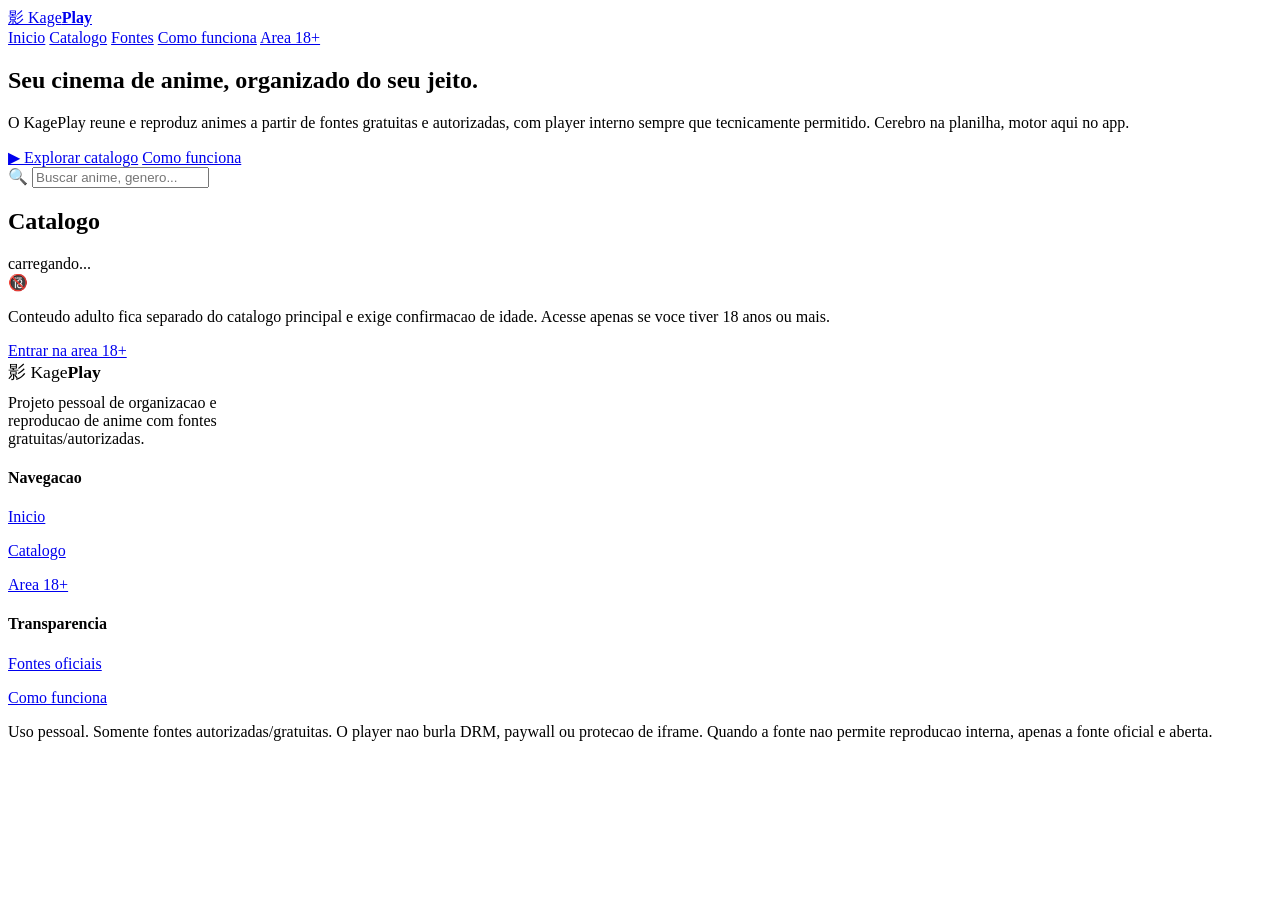
==== index.html @ e3088e23 "Add files via upload" ====
<!DOCTYPE html>
<html lang="pt-BR">
<head>
  <meta charset="UTF-8">
  <meta name="viewport" content="width=device-width, initial-scale=1.0">
  <title>KagePlay — App</title>
  <meta name="description" content="App tecnico do KagePlay: catalogo e player interno de animes a partir de fontes gratuitas/autorizadas.">
  <link rel="stylesheet" href="./assets/css/style.css">
</head>
<body>

  <header class="kp-header">
    <div class="wrap bar">
      <a class="logo" href="./index.html">
        <span class="mark">影</span> Kage<b>Play</b>
      </a>
      <nav class="nav">
        <a href="./index.html">Inicio</a>
        <a href="#catalogo">Catalogo</a>
        <a href="./pages/fontes-oficiais.html">Fontes</a>
        <a href="./pages/como-funciona.html">Como funciona</a>
        <a class="cta" href="./pages/adulto-18.html">Area 18+</a>
      </nav>
    </div>
  </header>

  <section class="hero">
    <div class="wrap">
      <h1>Seu cinema de anime, <span class="g">organizado do seu jeito.</span></h1>
      <p>O KagePlay reune e reproduz animes a partir de fontes gratuitas e autorizadas, com player interno sempre que tecnicamente permitido. Cerebro na planilha, motor aqui no app.</p>
      <div class="actions">
        <a class="btn btn-primary" href="#catalogo">▶ Explorar catalogo</a>
        <a class="btn btn-ghost" href="./pages/como-funciona.html">Como funciona</a>
      </div>
    </div>
  </section>

  <main class="wrap" id="catalogo">
    <div class="tools">
      <div class="search">
        🔍 <input id="search" type="text" placeholder="Buscar anime, genero...">
      </div>
    </div>
    <div class="chips" id="chips"></div>

    <section class="continuar" id="continuar" style="display:none"></section>

    <div class="sec-head">
      <h2>Catalogo</h2>
      <span id="counter">carregando...</span>
    </div>
    <div class="grid" id="grid"></div>

    <div class="adult-banner">
      <span class="ic">🔞</span>
      <p>Conteudo adulto fica separado do catalogo principal e exige confirmacao de idade. Acesse apenas se voce tiver 18 anos ou mais.</p>
      <a class="btn btn-ghost" href="./pages/adulto-18.html">Entrar na area 18+</a>
    </div>
  </main>

  <footer class="kp-footer">
    <div class="wrap">
      <div class="cols">
        <div>
          <div class="logo" style="font-size:1.1rem"><span class="mark">影</span> Kage<b>Play</b></div>
          <p style="margin-top:10px;max-width:34ch">Projeto pessoal de organizacao e reproducao de anime com fontes gratuitas/autorizadas.</p>
        </div>
        <div>
          <h4>Navegacao</h4>
          <p><a href="./index.html">Inicio</a></p>
          <p><a href="#catalogo">Catalogo</a></p>
          <p><a href="./pages/adulto-18.html">Area 18+</a></p>
        </div>
        <div>
          <h4>Transparencia</h4>
          <p><a href="./pages/fontes-oficiais.html">Fontes oficiais</a></p>
          <p><a href="./pages/como-funciona.html">Como funciona</a></p>
        </div>
      </div>
      <div class="legal">
        Uso pessoal. Somente fontes autorizadas/gratuitas. O player nao burla DRM, paywall ou protecao de iframe. Quando a fonte nao permite reproducao interna, apenas a fonte oficial e aberta.
      </div>
    </div>
  </footer>

  <script src="./assets/js/store.js"></script>
  <script src="./assets/js/catalog.js"></script>
</body>
</html>
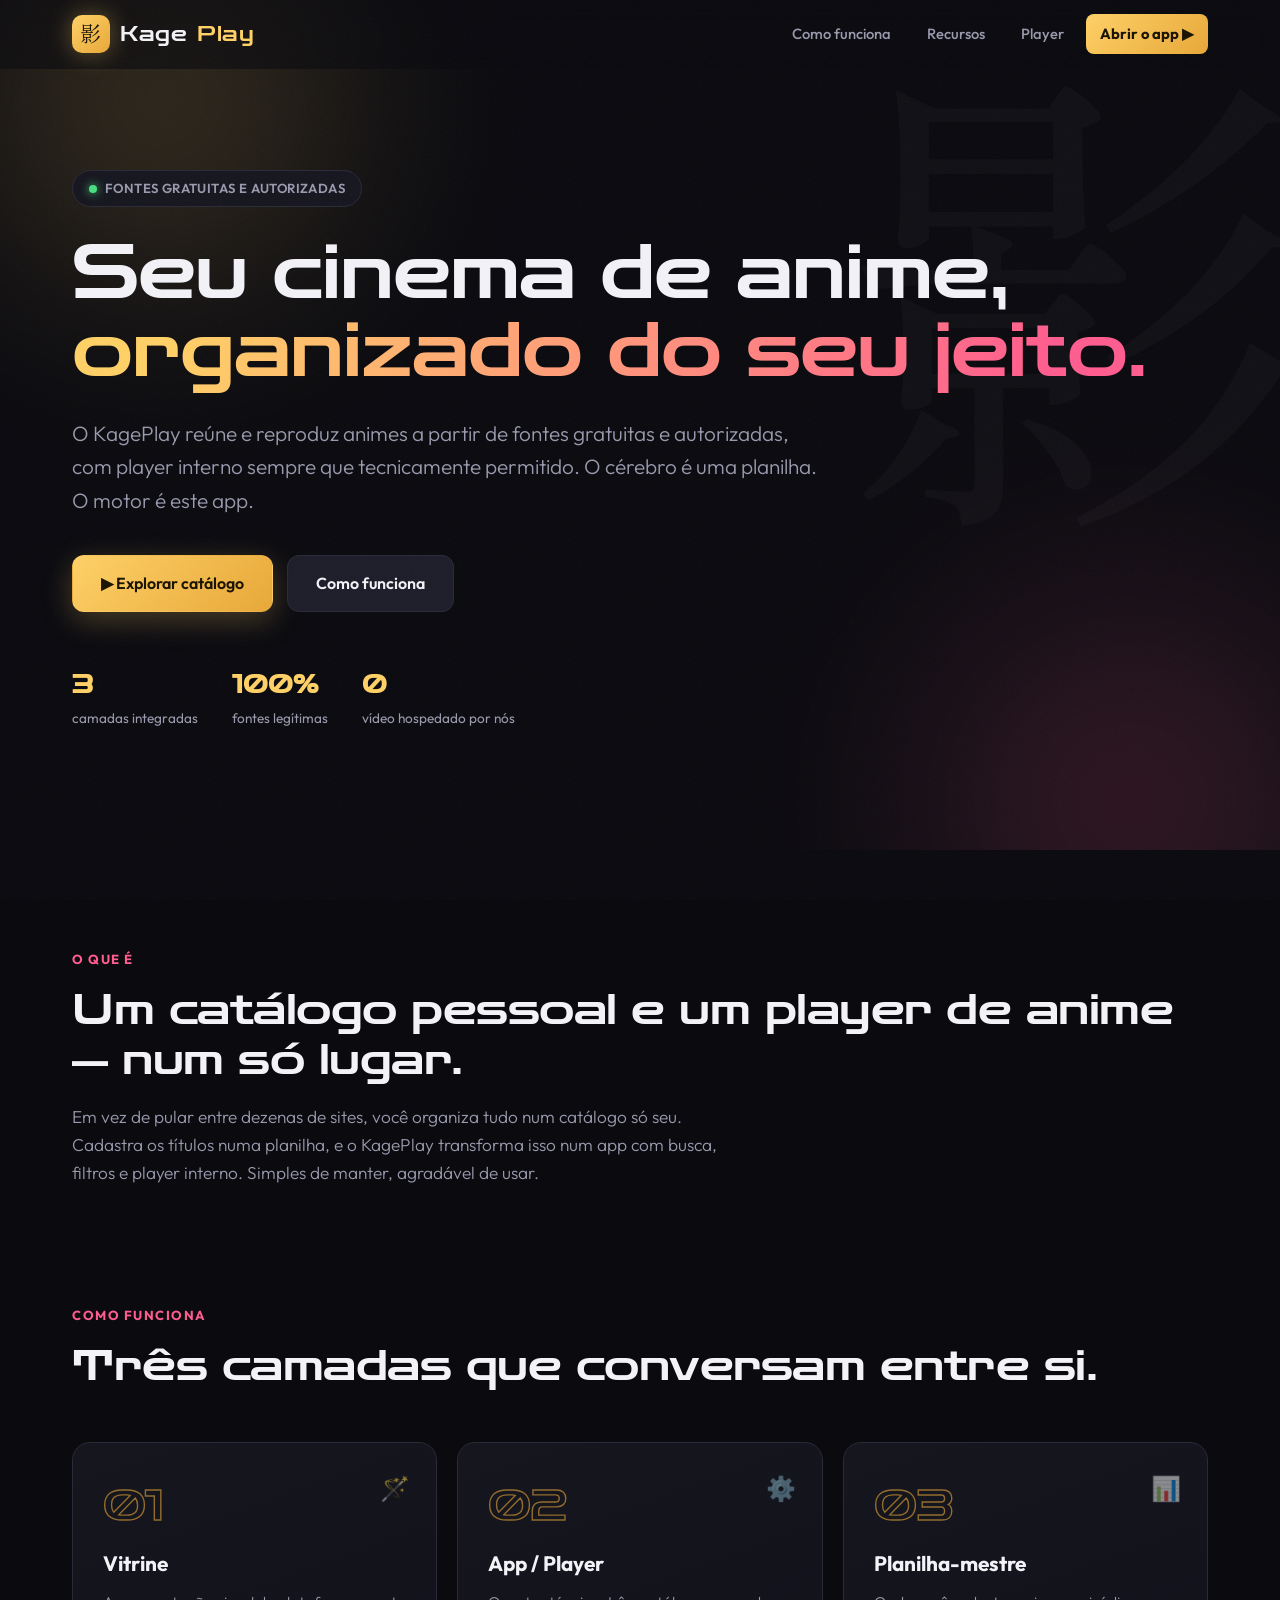
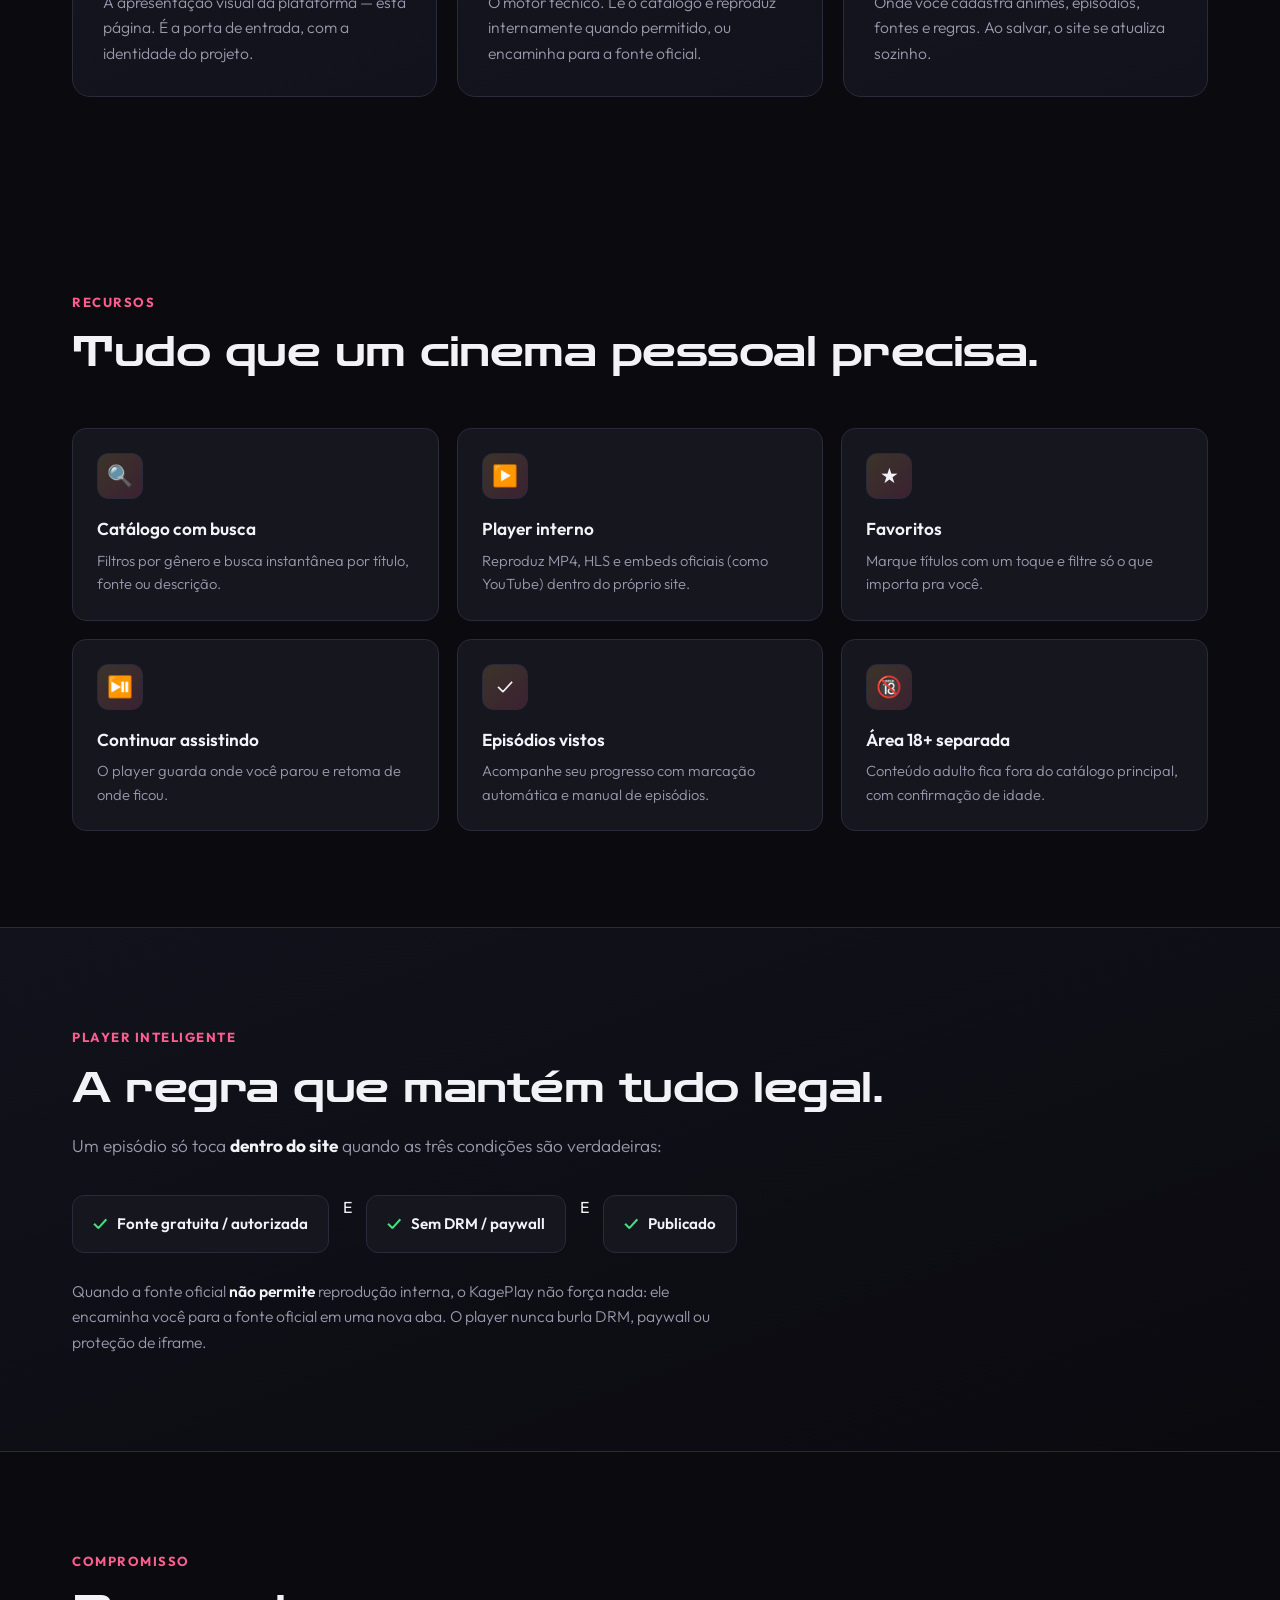
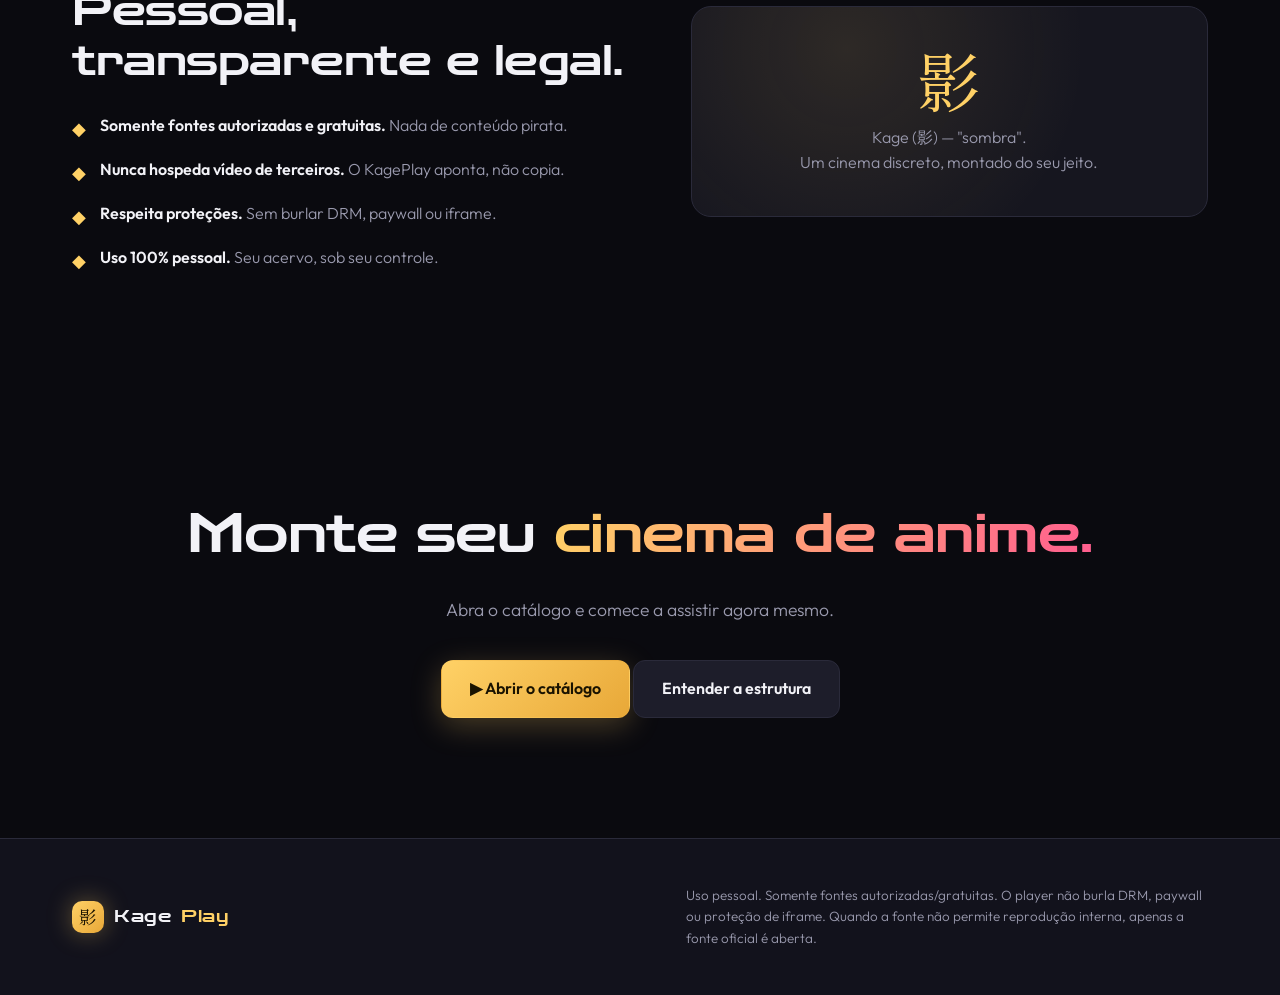
==== commit 2d14566b: "Add files via upload" ====
--- a/index.html
+++ b/index.html
@@ -1,89 +1,336 @@
 <!DOCTYPE html>
 <html lang="pt-BR">
 <head>
-  <meta charset="UTF-8">
-  <meta name="viewport" content="width=device-width, initial-scale=1.0">
-  <title>KagePlay — App</title>
-  <meta name="description" content="App tecnico do KagePlay: catalogo e player interno de animes a partir de fontes gratuitas/autorizadas.">
-  <link rel="stylesheet" href="./assets/css/style.css">
+<meta charset="UTF-8">
+<meta name="viewport" content="width=device-width, initial-scale=1.0">
+<title>KagePlay — Seu cinema de anime</title>
+<meta name="description" content="KagePlay reúne e reproduz animes a partir de fontes gratuitas e autorizadas. Catálogo, player interno, favoritos e continuar assistindo — organizados do seu jeito.">
+<link rel="preconnect" href="https://fonts.googleapis.com">
+<link rel="preconnect" href="https://fonts.gstatic.com" crossorigin>
+<link href="https://fonts.googleapis.com/css2?family=Zen+Dots&family=Outfit:wght@300;400;500;600;700;800&family=Shippori+Mincho:wght@600;700&display=swap" rel="stylesheet">
+<style>
+  :root{
+    --bg:#0a0a0f; --bg2:#12121c; --card:#16161f; --elev:#1d1d2a;
+    --line:#2a2a3a; --ink:#f2f2f7; --soft:#9a9aae;
+    --gold:#ffd166; --gold-deep:#e8a838; --magenta:#ff5d8f; --violet:#8b5cf6;
+    --ok:#4ade80;
+  }
+  *{margin:0;padding:0;box-sizing:border-box}
+  html{scroll-behavior:smooth}
+  body{
+    background:var(--bg); color:var(--ink);
+    font-family:'Outfit',sans-serif; line-height:1.6;
+    overflow-x:hidden;
+  }
+  /* textura de grão sutil sobre tudo */
+  body::before{
+    content:""; position:fixed; inset:0; z-index:9999; pointer-events:none; opacity:.035;
+    background-image:url("data:image/svg+xml,%3Csvg xmlns='http://www.w3.org/2000/svg' width='120' height='120'%3E%3Cfilter id='n'%3E%3CfeTurbulence type='fractalNoise' baseFrequency='0.85' numOctaves='3'/%3E%3C/filter%3E%3Crect width='100%25' height='100%25' filter='url(%23n)'/%3E%3C/svg%3E");
+  }
+  .wrap{max-width:1180px;margin:0 auto;padding:0 22px}
+  a{color:inherit;text-decoration:none}
+
+  /* ---------- HEADER ---------- */
+  header{
+    position:fixed;top:0;left:0;right:0;z-index:100;
+    backdrop-filter:blur(12px); background:rgba(10,10,15,.6);
+    border-bottom:1px solid transparent; transition:.3s;
+  }
+  header.scrolled{border-bottom-color:var(--line); background:rgba(10,10,15,.85)}
+  .nav{display:flex;align-items:center;justify-content:space-between;height:68px}
+  .logo{font-family:'Zen Dots',sans-serif;font-size:1.25rem;letter-spacing:.5px;display:flex;align-items:center;gap:10px}
+  .logo .mark{
+    display:grid;place-items:center;width:38px;height:38px;border-radius:10px;
+    background:linear-gradient(135deg,var(--gold),var(--gold-deep));
+    color:#1a1300;font-family:'Shippori Mincho',serif;font-size:1.3rem;
+    box-shadow:0 0 24px rgba(255,209,102,.35);
+  }
+  .logo b{color:var(--gold);font-weight:400}
+  .navlinks{display:flex;gap:8px;align-items:center}
+  .navlinks a{padding:8px 14px;border-radius:8px;color:var(--soft);font-weight:500;font-size:.92rem;transition:.2s}
+  .navlinks a:hover{color:var(--ink);background:var(--elev)}
+  .navlinks .cta{
+    background:linear-gradient(135deg,var(--gold),var(--gold-deep));color:#1a1300;font-weight:700;
+  }
+  .navlinks .cta:hover{background:linear-gradient(135deg,var(--gold),var(--gold-deep));filter:brightness(1.08)}
+  @media(max-width:720px){.navlinks a:not(.cta){display:none}}
+
+  /* ---------- HERO ---------- */
+  .hero{position:relative;padding:170px 0 120px;overflow:hidden}
+  .hero-bg{position:absolute;inset:0;z-index:0}
+  .hero-bg .glow{position:absolute;border-radius:50%;filter:blur(90px);opacity:.5}
+  .hero-bg .g1{width:560px;height:560px;background:radial-gradient(circle,var(--gold),transparent 70%);top:-180px;left:-120px;opacity:.22}
+  .hero-bg .g2{width:620px;height:620px;background:radial-gradient(circle,var(--magenta),transparent 70%);bottom:-260px;right:-160px;opacity:.20}
+  .hero-bg .kanji{
+    position:absolute;right:-40px;top:40px;font-family:'Shippori Mincho',serif;
+    font-size:30rem;line-height:1;color:#fff;opacity:.025;user-select:none;
+  }
+  .hero .wrap{position:relative;z-index:1}
+  .eyebrow{
+    display:inline-flex;align-items:center;gap:8px;padding:7px 16px;border-radius:999px;
+    border:1px solid var(--line);background:var(--card);color:var(--soft);
+    font-size:.82rem;font-weight:600;letter-spacing:.4px;text-transform:uppercase;margin-bottom:28px;
+  }
+  .eyebrow .pulse{width:8px;height:8px;border-radius:50%;background:var(--ok);box-shadow:0 0 10px var(--ok)}
+  h1.title{
+    font-family:'Zen Dots',sans-serif;font-weight:400;font-size:clamp(2.4rem,6.2vw,4.6rem);
+    line-height:1.06;letter-spacing:-1px;max-width:16ch;
+  }
+  h1.title .accent{
+    background:linear-gradient(110deg,var(--gold) 10%,var(--magenta) 90%);
+    -webkit-background-clip:text;background-clip:text;-webkit-text-fill-color:transparent;
+  }
+  .hero p.lead{color:var(--soft);font-size:clamp(1.05rem,2vw,1.3rem);max-width:54ch;margin-top:26px;font-weight:300}
+  .hero .actions{display:flex;gap:14px;margin-top:38px;flex-wrap:wrap}
+  .btn{
+    padding:15px 28px;border-radius:12px;font-weight:600;font-size:1rem;cursor:pointer;
+    transition:.2s;display:inline-flex;align-items:center;gap:10px;border:1px solid transparent;
+  }
+  .btn-primary{background:linear-gradient(135deg,var(--gold),var(--gold-deep));color:#1a1300;box-shadow:0 8px 30px rgba(255,209,102,.25)}
+  .btn-primary:hover{transform:translateY(-2px);box-shadow:0 12px 38px rgba(255,209,102,.38)}
+  .btn-ghost{background:var(--elev);border-color:var(--line);color:var(--ink)}
+  .btn-ghost:hover{border-color:var(--gold);color:var(--gold)}
+  .hero-stats{display:flex;gap:34px;margin-top:54px;flex-wrap:wrap}
+  .hero-stats .s b{font-family:'Zen Dots',sans-serif;font-size:1.5rem;color:var(--gold);display:block}
+  .hero-stats .s span{color:var(--soft);font-size:.85rem}
+
+  /* ---------- SECTIONS ---------- */
+  section.block{padding:96px 0;position:relative}
+  .sec-tag{color:var(--magenta);font-weight:700;font-size:.82rem;letter-spacing:1.5px;text-transform:uppercase}
+  h2.sec{font-family:'Zen Dots',sans-serif;font-weight:400;font-size:clamp(1.7rem,3.6vw,2.7rem);line-height:1.15;margin-top:14px;letter-spacing:-.5px}
+  .sec-lead{color:var(--soft);font-size:1.08rem;max-width:62ch;margin-top:18px;font-weight:300}
+
+  /* reveal on scroll */
+  .reveal{opacity:0;transform:translateY(26px);transition:opacity .7s cubic-bezier(.2,.7,.2,1),transform .7s cubic-bezier(.2,.7,.2,1)}
+  .reveal.in{opacity:1;transform:none}
+
+  /* 3 camadas */
+  .layers{display:grid;grid-template-columns:repeat(3,1fr);gap:20px;margin-top:50px}
+  @media(max-width:860px){.layers{grid-template-columns:1fr}}
+  .layer{
+    background:linear-gradient(160deg,var(--card),var(--bg2));
+    border:1px solid var(--line);border-radius:18px;padding:30px;position:relative;overflow:hidden;transition:.25s;
+  }
+  .layer:hover{border-color:var(--gold);transform:translateY(-4px)}
+  .layer .num{font-family:'Zen Dots',sans-serif;font-size:2.6rem;color:transparent;-webkit-text-stroke:1.4px var(--gold-deep);opacity:.6}
+  .layer h3{font-size:1.3rem;margin:8px 0 10px;font-weight:700}
+  .layer p{color:var(--soft);font-size:.98rem;font-weight:300}
+  .layer .ic{position:absolute;top:26px;right:26px;font-size:1.5rem;opacity:.5}
+
+  /* recursos grid */
+  .feats{display:grid;grid-template-columns:repeat(3,1fr);gap:18px;margin-top:50px}
+  @media(max-width:860px){.feats{grid-template-columns:repeat(2,1fr)}}
+  @media(max-width:540px){.feats{grid-template-columns:1fr}}
+  .feat{background:var(--card);border:1px solid var(--line);border-radius:14px;padding:24px;transition:.25s}
+  .feat:hover{background:var(--elev);border-color:var(--magenta)}
+  .feat .fic{
+    width:46px;height:46px;border-radius:11px;display:grid;place-items:center;font-size:1.3rem;margin-bottom:16px;
+    background:linear-gradient(135deg,rgba(255,209,102,.16),rgba(255,93,143,.16));border:1px solid var(--line);
+  }
+  .feat h3{font-size:1.08rem;margin-bottom:6px;font-weight:600}
+  .feat p{color:var(--soft);font-size:.92rem;font-weight:300}
+
+  /* player inteligente */
+  .smart{background:linear-gradient(160deg,var(--bg2),var(--bg));border-top:1px solid var(--line);border-bottom:1px solid var(--line)}
+  .rule{display:flex;gap:14px;flex-wrap:wrap;margin-top:36px}
+  .cond{
+    display:flex;align-items:center;gap:10px;padding:14px 20px;border-radius:12px;
+    background:var(--card);border:1px solid var(--line);font-weight:600;font-size:.95rem;
+  }
+  .cond .chk{color:var(--ok);font-size:1.1rem}
+  .cond .op{color:var(--gold);font-family:'Zen Dots',sans-serif;font-size:.8rem;align-self:center}
+  .smart-note{margin-top:26px;color:var(--soft);font-size:.98rem;max-width:64ch;font-weight:300}
+  .smart-note b{color:var(--ink);font-weight:600}
+
+  /* compromisso */
+  .pledge{display:grid;grid-template-columns:1.1fr 1fr;gap:50px;align-items:center}
+  @media(max-width:860px){.pledge{grid-template-columns:1fr}}
+  .pledge ul{list-style:none;margin-top:26px;display:flex;flex-direction:column;gap:14px}
+  .pledge li{display:flex;gap:14px;align-items:flex-start;color:var(--soft);font-weight:300}
+  .pledge li b{color:var(--ink);font-weight:600}
+  .pledge li .mk{color:var(--gold);font-size:1.1rem;flex-shrink:0;margin-top:2px}
+  .pledge-card{
+    background:radial-gradient(circle at 30% 20%,rgba(255,209,102,.1),transparent 60%),var(--card);
+    border:1px solid var(--line);border-radius:20px;padding:40px;text-align:center;
+  }
+  .pledge-card .big{font-family:'Shippori Mincho',serif;font-size:4rem;color:var(--gold);line-height:1}
+  .pledge-card p{color:var(--soft);margin-top:14px;font-weight:300}
+
+  /* CTA final */
+  .final{text-align:center;padding:120px 0}
+  .final h2{font-family:'Zen Dots',sans-serif;font-weight:400;font-size:clamp(2rem,5vw,3.4rem);letter-spacing:-.5px}
+  .final h2 .accent{background:linear-gradient(110deg,var(--gold),var(--magenta));-webkit-background-clip:text;background-clip:text;-webkit-text-fill-color:transparent}
+  .final p{color:var(--soft);margin-top:18px;font-size:1.1rem;font-weight:300}
+  .final .actions{justify-content:center;margin-top:36px}
+
+  /* footer */
+  footer{border-top:1px solid var(--line);padding:46px 0;background:var(--bg2)}
+  .foot{display:flex;justify-content:space-between;gap:30px;flex-wrap:wrap;align-items:center}
+  .foot .legal{color:var(--soft);font-size:.84rem;max-width:58ch;font-weight:300}
+</style>
 </head>
 <body>
 
-  <header class="kp-header">
-    <div class="wrap bar">
-      <a class="logo" href="./index.html">
-        <span class="mark">影</span> Kage<b>Play</b>
-      </a>
-      <nav class="nav">
-        <a href="./index.html">Inicio</a>
-        <a href="#catalogo">Catalogo</a>
-        <a href="./pages/fontes-oficiais.html">Fontes</a>
-        <a href="./pages/como-funciona.html">Como funciona</a>
-        <a class="cta" href="./pages/adulto-18.html">Area 18+</a>
-      </nav>
-    </div>
-  </header>
-
-  <section class="hero">
-    <div class="wrap">
-      <h1>Seu cinema de anime, <span class="g">organizado do seu jeito.</span></h1>
-      <p>O KagePlay reune e reproduz animes a partir de fontes gratuitas e autorizadas, com player interno sempre que tecnicamente permitido. Cerebro na planilha, motor aqui no app.</p>
-      <div class="actions">
-        <a class="btn btn-primary" href="#catalogo">▶ Explorar catalogo</a>
-        <a class="btn btn-ghost" href="./pages/como-funciona.html">Como funciona</a>
+<header id="hdr">
+  <div class="wrap nav">
+    <a class="logo" href="#top"><span class="mark">影</span>Kage<b>Play</b></a>
+    <nav class="navlinks">
+      <a href="#como">Como funciona</a>
+      <a href="#recursos">Recursos</a>
+      <a href="#player">Player</a>
+      <a class="cta" href="./index.html">Abrir o app ▶</a>
+    </nav>
+  </div>
+</header>
+
+<!-- HERO -->
+<section class="hero" id="top">
+  <div class="hero-bg">
+    <div class="glow g1"></div>
+    <div class="glow g2"></div>
+    <div class="kanji">影</div>
+  </div>
+  <div class="wrap">
+    <span class="eyebrow reveal"><span class="pulse"></span> Fontes gratuitas e autorizadas</span>
+    <h1 class="title reveal">Seu cinema de anime, <span class="accent">organizado do seu jeito.</span></h1>
+    <p class="lead reveal">O KagePlay reúne e reproduz animes a partir de fontes gratuitas e autorizadas, com player interno sempre que tecnicamente permitido. O cérebro é uma planilha. O motor é este app.</p>
+    <div class="actions reveal">
+      <a class="btn btn-primary" href="./index.html">▶ Explorar catálogo</a>
+      <a class="btn btn-ghost" href="#como">Como funciona</a>
+    </div>
+    <div class="hero-stats reveal">
+      <div class="s"><b>3</b><span>camadas integradas</span></div>
+      <div class="s"><b>100%</b><span>fontes legítimas</span></div>
+      <div class="s"><b>0</b><span>vídeo hospedado por nós</span></div>
+    </div>
+  </div>
+</section>
+
+<!-- O QUE É -->
+<section class="block" id="oque">
+  <div class="wrap">
+    <span class="sec-tag reveal">O que é</span>
+    <h2 class="sec reveal">Um catálogo pessoal e um player de anime — num só lugar.</h2>
+    <p class="sec-lead reveal">Em vez de pular entre dezenas de sites, você organiza tudo num catálogo só seu. Cadastra os títulos numa planilha, e o KagePlay transforma isso num app com busca, filtros e player interno. Simples de manter, agradável de usar.</p>
+  </div>
+</section>
+
+<!-- COMO FUNCIONA -->
+<section class="block" id="como" style="padding-top:20px">
+  <div class="wrap">
+    <span class="sec-tag reveal">Como funciona</span>
+    <h2 class="sec reveal">Três camadas que conversam entre si.</h2>
+    <div class="layers">
+      <div class="layer reveal">
+        <span class="ic">🪄</span>
+        <div class="num">01</div>
+        <h3>Vitrine</h3>
+        <p>A apresentação visual da plataforma — esta página. É a porta de entrada, com a identidade do projeto.</p>
       </div>
-    </div>
-  </section>
-
-  <main class="wrap" id="catalogo">
-    <div class="tools">
-      <div class="search">
-        🔍 <input id="search" type="text" placeholder="Buscar anime, genero...">
+      <div class="layer reveal">
+        <span class="ic">⚙️</span>
+        <div class="num">02</div>
+        <h3>App / Player</h3>
+        <p>O motor técnico. Lê o catálogo e reproduz internamente quando permitido, ou encaminha para a fonte oficial.</p>
       </div>
-    </div>
-    <div class="chips" id="chips"></div>
-
-    <section class="continuar" id="continuar" style="display:none"></section>
-
-    <div class="sec-head">
-      <h2>Catalogo</h2>
-      <span id="counter">carregando...</span>
-    </div>
-    <div class="grid" id="grid"></div>
-
-    <div class="adult-banner">
-      <span class="ic">🔞</span>
-      <p>Conteudo adulto fica separado do catalogo principal e exige confirmacao de idade. Acesse apenas se voce tiver 18 anos ou mais.</p>
-      <a class="btn btn-ghost" href="./pages/adulto-18.html">Entrar na area 18+</a>
-    </div>
-  </main>
-
-  <footer class="kp-footer">
-    <div class="wrap">
-      <div class="cols">
-        <div>
-          <div class="logo" style="font-size:1.1rem"><span class="mark">影</span> Kage<b>Play</b></div>
-          <p style="margin-top:10px;max-width:34ch">Projeto pessoal de organizacao e reproducao de anime com fontes gratuitas/autorizadas.</p>
-        </div>
-        <div>
-          <h4>Navegacao</h4>
-          <p><a href="./index.html">Inicio</a></p>
-          <p><a href="#catalogo">Catalogo</a></p>
-          <p><a href="./pages/adulto-18.html">Area 18+</a></p>
-        </div>
-        <div>
-          <h4>Transparencia</h4>
-          <p><a href="./pages/fontes-oficiais.html">Fontes oficiais</a></p>
-          <p><a href="./pages/como-funciona.html">Como funciona</a></p>
-        </div>
+      <div class="layer reveal">
+        <span class="ic">📊</span>
+        <div class="num">03</div>
+        <h3>Planilha-mestre</h3>
+        <p>Onde você cadastra animes, episódios, fontes e regras. Ao salvar, o site se atualiza sozinho.</p>
       </div>
-      <div class="legal">
-        Uso pessoal. Somente fontes autorizadas/gratuitas. O player nao burla DRM, paywall ou protecao de iframe. Quando a fonte nao permite reproducao interna, apenas a fonte oficial e aberta.
-      </div>
-    </div>
-  </footer>
-
-  <script src="./assets/js/store.js"></script>
-  <script src="./assets/js/catalog.js"></script>
+    </div>
+  </div>
+</section>
+
+<!-- RECURSOS -->
+<section class="block" id="recursos">
+  <div class="wrap">
+    <span class="sec-tag reveal">Recursos</span>
+    <h2 class="sec reveal">Tudo que um cinema pessoal precisa.</h2>
+    <div class="feats">
+      <div class="feat reveal"><div class="fic">🔍</div><h3>Catálogo com busca</h3><p>Filtros por gênero e busca instantânea por título, fonte ou descrição.</p></div>
+      <div class="feat reveal"><div class="fic">▶️</div><h3>Player interno</h3><p>Reproduz MP4, HLS e embeds oficiais (como YouTube) dentro do próprio site.</p></div>
+      <div class="feat reveal"><div class="fic">★</div><h3>Favoritos</h3><p>Marque títulos com um toque e filtre só o que importa pra você.</p></div>
+      <div class="feat reveal"><div class="fic">⏯️</div><h3>Continuar assistindo</h3><p>O player guarda onde você parou e retoma de onde ficou.</p></div>
+      <div class="feat reveal"><div class="fic">✓</div><h3>Episódios vistos</h3><p>Acompanhe seu progresso com marcação automática e manual de episódios.</p></div>
+      <div class="feat reveal"><div class="fic">🔞</div><h3>Área 18+ separada</h3><p>Conteúdo adulto fica fora do catálogo principal, com confirmação de idade.</p></div>
+    </div>
+  </div>
+</section>
+
+<!-- PLAYER INTELIGENTE -->
+<section class="block smart" id="player">
+  <div class="wrap">
+    <span class="sec-tag reveal">Player inteligente</span>
+    <h2 class="sec reveal">A regra que mantém tudo legal.</h2>
+    <p class="sec-lead reveal">Um episódio só toca <b style="color:var(--ink)">dentro do site</b> quando as três condições são verdadeiras:</p>
+    <div class="rule">
+      <div class="cond reveal"><span class="chk">✓</span> Fonte gratuita / autorizada</div>
+      <span class="op reveal">E</span>
+      <div class="cond reveal"><span class="chk">✓</span> Sem DRM / paywall</div>
+      <span class="op reveal">E</span>
+      <div class="cond reveal"><span class="chk">✓</span> Publicado</div>
+    </div>
+    <p class="smart-note reveal">Quando a fonte oficial <b>não permite</b> reprodução interna, o KagePlay não força nada: ele encaminha você para a fonte oficial em uma nova aba. O player nunca burla DRM, paywall ou proteção de iframe.</p>
+  </div>
+</section>
+
+<!-- COMPROMISSO -->
+<section class="block" id="compromisso">
+  <div class="wrap pledge">
+    <div class="reveal">
+      <span class="sec-tag">Compromisso</span>
+      <h2 class="sec">Pessoal, transparente e legal.</h2>
+      <ul>
+        <li><span class="mk">◆</span><div><b>Somente fontes autorizadas e gratuitas.</b> Nada de conteúdo pirata.</div></li>
+        <li><span class="mk">◆</span><div><b>Nunca hospeda vídeo de terceiros.</b> O KagePlay aponta, não copia.</div></li>
+        <li><span class="mk">◆</span><div><b>Respeita proteções.</b> Sem burlar DRM, paywall ou iframe.</div></li>
+        <li><span class="mk">◆</span><div><b>Uso 100% pessoal.</b> Seu acervo, sob seu controle.</div></li>
+      </ul>
+    </div>
+    <div class="pledge-card reveal">
+      <div class="big">影</div>
+      <p>Kage (影) — "sombra".<br>Um cinema discreto, montado do seu jeito.</p>
+    </div>
+  </div>
+</section>
+
+<!-- CTA FINAL -->
+<section class="final">
+  <div class="wrap">
+    <h2 class="reveal">Monte seu <span class="accent">cinema de anime.</span></h2>
+    <p class="reveal">Abra o catálogo e comece a assistir agora mesmo.</p>
+    <div class="actions reveal">
+      <a class="btn btn-primary" href="./index.html">▶ Abrir o catálogo</a>
+      <a class="btn btn-ghost" href="./pages/como-funciona.html">Entender a estrutura</a>
+    </div>
+  </div>
+</section>
+
+<footer>
+  <div class="wrap foot">
+    <a class="logo" href="#top" style="font-size:1.05rem"><span class="mark" style="width:32px;height:32px;font-size:1.1rem">影</span>Kage<b>Play</b></a>
+    <p class="legal">Uso pessoal. Somente fontes autorizadas/gratuitas. O player não burla DRM, paywall ou proteção de iframe. Quando a fonte não permite reprodução interna, apenas a fonte oficial é aberta.</p>
+  </div>
+</footer>
+
+<script>
+  // header com borda ao rolar
+  const hdr = document.getElementById('hdr');
+  addEventListener('scroll', () => hdr.classList.toggle('scrolled', scrollY > 20));
+
+  // reveal on scroll com stagger
+  const io = new IntersectionObserver((entries) => {
+    entries.forEach((e, i) => {
+      if (e.isIntersecting) {
+        e.target.style.transitionDelay = (e.target.dataset.d || (i % 6) * 60) + 'ms';
+        e.target.classList.add('in');
+        io.unobserve(e.target);
+      }
+    });
+  }, { threshold: .12 });
+  document.querySelectorAll('.reveal').forEach(el => io.observe(el));
+</script>
 </body>
 </html>
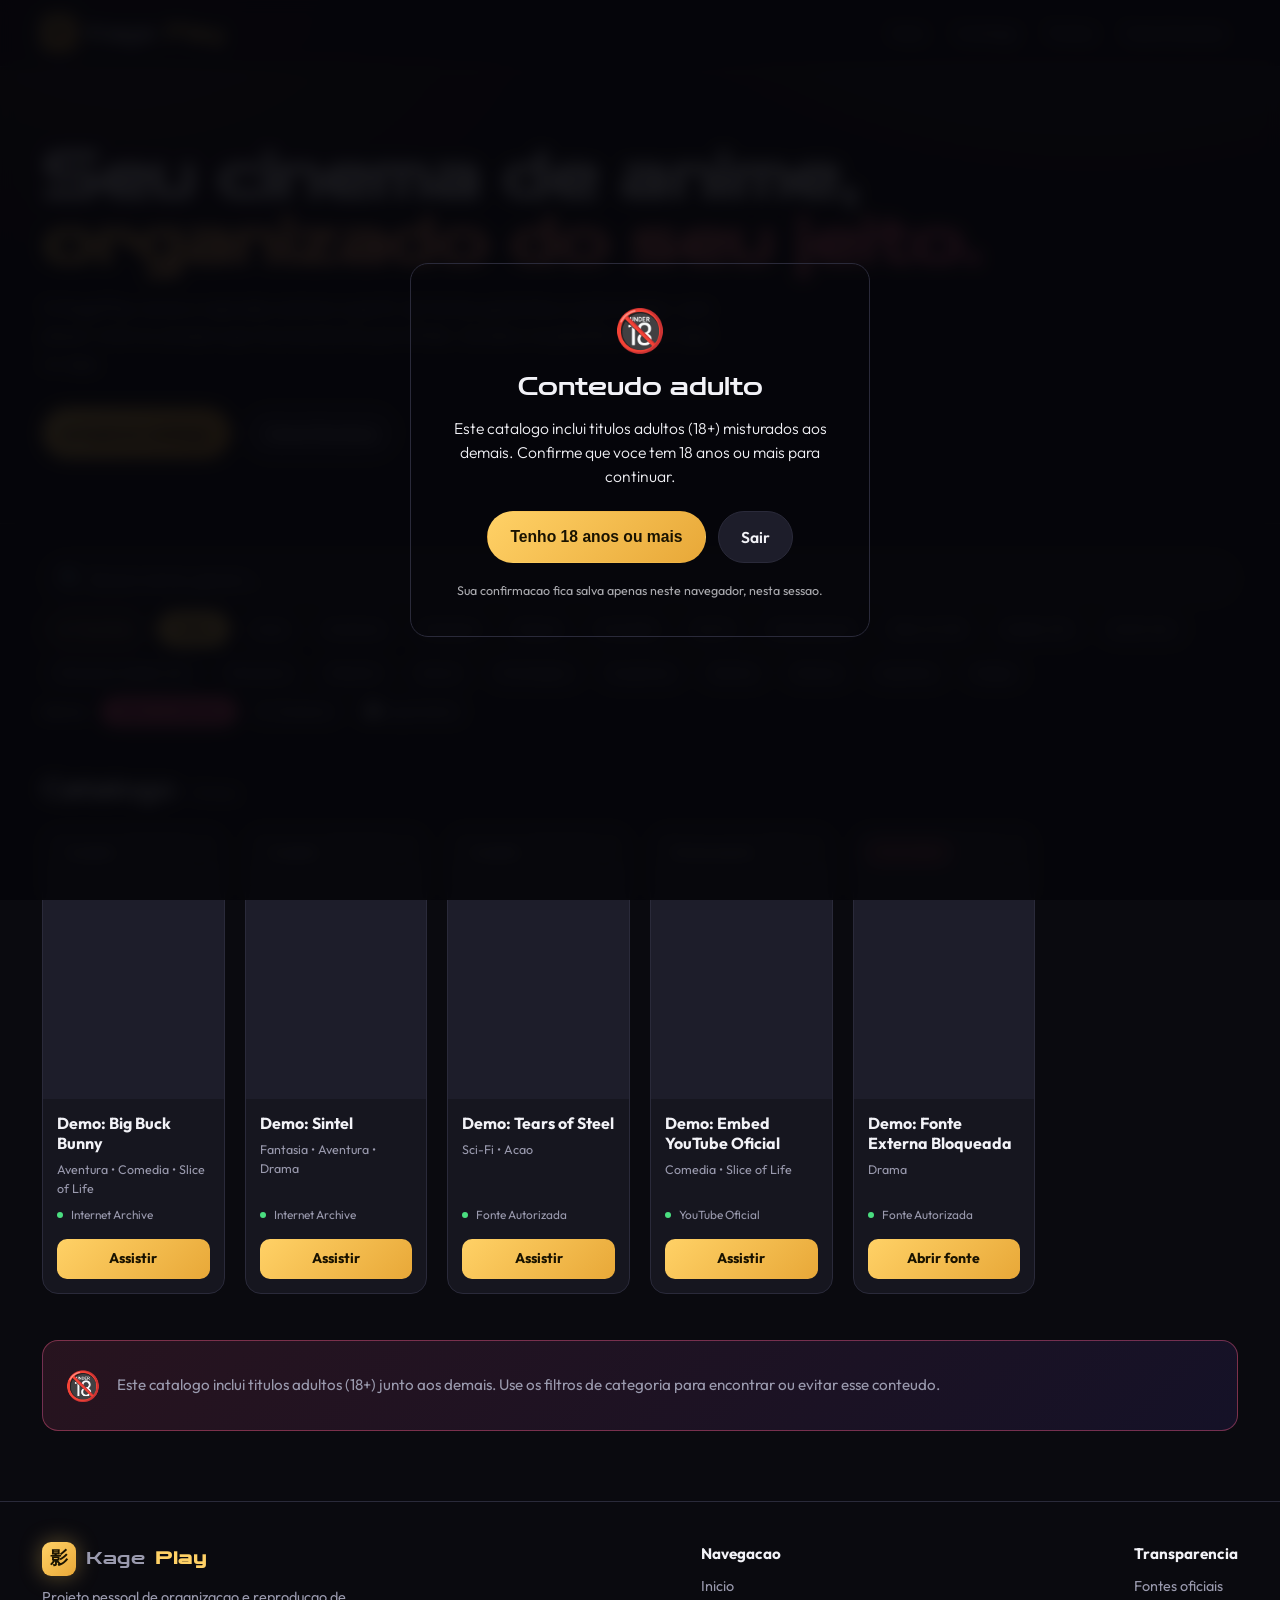
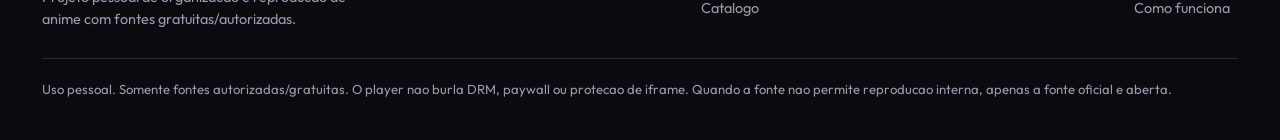
==== commit 1f26a15e: "Add files via upload" ====
--- a/index.html
+++ b/index.html
@@ -1,336 +1,119 @@
 <!DOCTYPE html>
 <html lang="pt-BR">
 <head>
-<meta charset="UTF-8">
-<meta name="viewport" content="width=device-width, initial-scale=1.0">
-<title>KagePlay — Seu cinema de anime</title>
-<meta name="description" content="KagePlay reúne e reproduz animes a partir de fontes gratuitas e autorizadas. Catálogo, player interno, favoritos e continuar assistindo — organizados do seu jeito.">
-<link rel="preconnect" href="https://fonts.googleapis.com">
-<link rel="preconnect" href="https://fonts.gstatic.com" crossorigin>
-<link href="https://fonts.googleapis.com/css2?family=Zen+Dots&family=Outfit:wght@300;400;500;600;700;800&family=Shippori+Mincho:wght@600;700&display=swap" rel="stylesheet">
-<style>
-  :root{
-    --bg:#0a0a0f; --bg2:#12121c; --card:#16161f; --elev:#1d1d2a;
-    --line:#2a2a3a; --ink:#f2f2f7; --soft:#9a9aae;
-    --gold:#ffd166; --gold-deep:#e8a838; --magenta:#ff5d8f; --violet:#8b5cf6;
-    --ok:#4ade80;
-  }
-  *{margin:0;padding:0;box-sizing:border-box}
-  html{scroll-behavior:smooth}
-  body{
-    background:var(--bg); color:var(--ink);
-    font-family:'Outfit',sans-serif; line-height:1.6;
-    overflow-x:hidden;
-  }
-  /* textura de grão sutil sobre tudo */
-  body::before{
-    content:""; position:fixed; inset:0; z-index:9999; pointer-events:none; opacity:.035;
-    background-image:url("data:image/svg+xml,%3Csvg xmlns='http://www.w3.org/2000/svg' width='120' height='120'%3E%3Cfilter id='n'%3E%3CfeTurbulence type='fractalNoise' baseFrequency='0.85' numOctaves='3'/%3E%3C/filter%3E%3Crect width='100%25' height='100%25' filter='url(%23n)'/%3E%3C/svg%3E");
-  }
-  .wrap{max-width:1180px;margin:0 auto;padding:0 22px}
-  a{color:inherit;text-decoration:none}
-
-  /* ---------- HEADER ---------- */
-  header{
-    position:fixed;top:0;left:0;right:0;z-index:100;
-    backdrop-filter:blur(12px); background:rgba(10,10,15,.6);
-    border-bottom:1px solid transparent; transition:.3s;
-  }
-  header.scrolled{border-bottom-color:var(--line); background:rgba(10,10,15,.85)}
-  .nav{display:flex;align-items:center;justify-content:space-between;height:68px}
-  .logo{font-family:'Zen Dots',sans-serif;font-size:1.25rem;letter-spacing:.5px;display:flex;align-items:center;gap:10px}
-  .logo .mark{
-    display:grid;place-items:center;width:38px;height:38px;border-radius:10px;
-    background:linear-gradient(135deg,var(--gold),var(--gold-deep));
-    color:#1a1300;font-family:'Shippori Mincho',serif;font-size:1.3rem;
-    box-shadow:0 0 24px rgba(255,209,102,.35);
-  }
-  .logo b{color:var(--gold);font-weight:400}
-  .navlinks{display:flex;gap:8px;align-items:center}
-  .navlinks a{padding:8px 14px;border-radius:8px;color:var(--soft);font-weight:500;font-size:.92rem;transition:.2s}
-  .navlinks a:hover{color:var(--ink);background:var(--elev)}
-  .navlinks .cta{
-    background:linear-gradient(135deg,var(--gold),var(--gold-deep));color:#1a1300;font-weight:700;
-  }
-  .navlinks .cta:hover{background:linear-gradient(135deg,var(--gold),var(--gold-deep));filter:brightness(1.08)}
-  @media(max-width:720px){.navlinks a:not(.cta){display:none}}
-
-  /* ---------- HERO ---------- */
-  .hero{position:relative;padding:170px 0 120px;overflow:hidden}
-  .hero-bg{position:absolute;inset:0;z-index:0}
-  .hero-bg .glow{position:absolute;border-radius:50%;filter:blur(90px);opacity:.5}
-  .hero-bg .g1{width:560px;height:560px;background:radial-gradient(circle,var(--gold),transparent 70%);top:-180px;left:-120px;opacity:.22}
-  .hero-bg .g2{width:620px;height:620px;background:radial-gradient(circle,var(--magenta),transparent 70%);bottom:-260px;right:-160px;opacity:.20}
-  .hero-bg .kanji{
-    position:absolute;right:-40px;top:40px;font-family:'Shippori Mincho',serif;
-    font-size:30rem;line-height:1;color:#fff;opacity:.025;user-select:none;
-  }
-  .hero .wrap{position:relative;z-index:1}
-  .eyebrow{
-    display:inline-flex;align-items:center;gap:8px;padding:7px 16px;border-radius:999px;
-    border:1px solid var(--line);background:var(--card);color:var(--soft);
-    font-size:.82rem;font-weight:600;letter-spacing:.4px;text-transform:uppercase;margin-bottom:28px;
-  }
-  .eyebrow .pulse{width:8px;height:8px;border-radius:50%;background:var(--ok);box-shadow:0 0 10px var(--ok)}
-  h1.title{
-    font-family:'Zen Dots',sans-serif;font-weight:400;font-size:clamp(2.4rem,6.2vw,4.6rem);
-    line-height:1.06;letter-spacing:-1px;max-width:16ch;
-  }
-  h1.title .accent{
-    background:linear-gradient(110deg,var(--gold) 10%,var(--magenta) 90%);
-    -webkit-background-clip:text;background-clip:text;-webkit-text-fill-color:transparent;
-  }
-  .hero p.lead{color:var(--soft);font-size:clamp(1.05rem,2vw,1.3rem);max-width:54ch;margin-top:26px;font-weight:300}
-  .hero .actions{display:flex;gap:14px;margin-top:38px;flex-wrap:wrap}
-  .btn{
-    padding:15px 28px;border-radius:12px;font-weight:600;font-size:1rem;cursor:pointer;
-    transition:.2s;display:inline-flex;align-items:center;gap:10px;border:1px solid transparent;
-  }
-  .btn-primary{background:linear-gradient(135deg,var(--gold),var(--gold-deep));color:#1a1300;box-shadow:0 8px 30px rgba(255,209,102,.25)}
-  .btn-primary:hover{transform:translateY(-2px);box-shadow:0 12px 38px rgba(255,209,102,.38)}
-  .btn-ghost{background:var(--elev);border-color:var(--line);color:var(--ink)}
-  .btn-ghost:hover{border-color:var(--gold);color:var(--gold)}
-  .hero-stats{display:flex;gap:34px;margin-top:54px;flex-wrap:wrap}
-  .hero-stats .s b{font-family:'Zen Dots',sans-serif;font-size:1.5rem;color:var(--gold);display:block}
-  .hero-stats .s span{color:var(--soft);font-size:.85rem}
-
-  /* ---------- SECTIONS ---------- */
-  section.block{padding:96px 0;position:relative}
-  .sec-tag{color:var(--magenta);font-weight:700;font-size:.82rem;letter-spacing:1.5px;text-transform:uppercase}
-  h2.sec{font-family:'Zen Dots',sans-serif;font-weight:400;font-size:clamp(1.7rem,3.6vw,2.7rem);line-height:1.15;margin-top:14px;letter-spacing:-.5px}
-  .sec-lead{color:var(--soft);font-size:1.08rem;max-width:62ch;margin-top:18px;font-weight:300}
-
-  /* reveal on scroll */
-  .reveal{opacity:0;transform:translateY(26px);transition:opacity .7s cubic-bezier(.2,.7,.2,1),transform .7s cubic-bezier(.2,.7,.2,1)}
-  .reveal.in{opacity:1;transform:none}
-
-  /* 3 camadas */
-  .layers{display:grid;grid-template-columns:repeat(3,1fr);gap:20px;margin-top:50px}
-  @media(max-width:860px){.layers{grid-template-columns:1fr}}
-  .layer{
-    background:linear-gradient(160deg,var(--card),var(--bg2));
-    border:1px solid var(--line);border-radius:18px;padding:30px;position:relative;overflow:hidden;transition:.25s;
-  }
-  .layer:hover{border-color:var(--gold);transform:translateY(-4px)}
-  .layer .num{font-family:'Zen Dots',sans-serif;font-size:2.6rem;color:transparent;-webkit-text-stroke:1.4px var(--gold-deep);opacity:.6}
-  .layer h3{font-size:1.3rem;margin:8px 0 10px;font-weight:700}
-  .layer p{color:var(--soft);font-size:.98rem;font-weight:300}
-  .layer .ic{position:absolute;top:26px;right:26px;font-size:1.5rem;opacity:.5}
-
-  /* recursos grid */
-  .feats{display:grid;grid-template-columns:repeat(3,1fr);gap:18px;margin-top:50px}
-  @media(max-width:860px){.feats{grid-template-columns:repeat(2,1fr)}}
-  @media(max-width:540px){.feats{grid-template-columns:1fr}}
-  .feat{background:var(--card);border:1px solid var(--line);border-radius:14px;padding:24px;transition:.25s}
-  .feat:hover{background:var(--elev);border-color:var(--magenta)}
-  .feat .fic{
-    width:46px;height:46px;border-radius:11px;display:grid;place-items:center;font-size:1.3rem;margin-bottom:16px;
-    background:linear-gradient(135deg,rgba(255,209,102,.16),rgba(255,93,143,.16));border:1px solid var(--line);
-  }
-  .feat h3{font-size:1.08rem;margin-bottom:6px;font-weight:600}
-  .feat p{color:var(--soft);font-size:.92rem;font-weight:300}
-
-  /* player inteligente */
-  .smart{background:linear-gradient(160deg,var(--bg2),var(--bg));border-top:1px solid var(--line);border-bottom:1px solid var(--line)}
-  .rule{display:flex;gap:14px;flex-wrap:wrap;margin-top:36px}
-  .cond{
-    display:flex;align-items:center;gap:10px;padding:14px 20px;border-radius:12px;
-    background:var(--card);border:1px solid var(--line);font-weight:600;font-size:.95rem;
-  }
-  .cond .chk{color:var(--ok);font-size:1.1rem}
-  .cond .op{color:var(--gold);font-family:'Zen Dots',sans-serif;font-size:.8rem;align-self:center}
-  .smart-note{margin-top:26px;color:var(--soft);font-size:.98rem;max-width:64ch;font-weight:300}
-  .smart-note b{color:var(--ink);font-weight:600}
-
-  /* compromisso */
-  .pledge{display:grid;grid-template-columns:1.1fr 1fr;gap:50px;align-items:center}
-  @media(max-width:860px){.pledge{grid-template-columns:1fr}}
-  .pledge ul{list-style:none;margin-top:26px;display:flex;flex-direction:column;gap:14px}
-  .pledge li{display:flex;gap:14px;align-items:flex-start;color:var(--soft);font-weight:300}
-  .pledge li b{color:var(--ink);font-weight:600}
-  .pledge li .mk{color:var(--gold);font-size:1.1rem;flex-shrink:0;margin-top:2px}
-  .pledge-card{
-    background:radial-gradient(circle at 30% 20%,rgba(255,209,102,.1),transparent 60%),var(--card);
-    border:1px solid var(--line);border-radius:20px;padding:40px;text-align:center;
-  }
-  .pledge-card .big{font-family:'Shippori Mincho',serif;font-size:4rem;color:var(--gold);line-height:1}
-  .pledge-card p{color:var(--soft);margin-top:14px;font-weight:300}
-
-  /* CTA final */
-  .final{text-align:center;padding:120px 0}
-  .final h2{font-family:'Zen Dots',sans-serif;font-weight:400;font-size:clamp(2rem,5vw,3.4rem);letter-spacing:-.5px}
-  .final h2 .accent{background:linear-gradient(110deg,var(--gold),var(--magenta));-webkit-background-clip:text;background-clip:text;-webkit-text-fill-color:transparent}
-  .final p{color:var(--soft);margin-top:18px;font-size:1.1rem;font-weight:300}
-  .final .actions{justify-content:center;margin-top:36px}
-
-  /* footer */
-  footer{border-top:1px solid var(--line);padding:46px 0;background:var(--bg2)}
-  .foot{display:flex;justify-content:space-between;gap:30px;flex-wrap:wrap;align-items:center}
-  .foot .legal{color:var(--soft);font-size:.84rem;max-width:58ch;font-weight:300}
-</style>
+  <meta charset="UTF-8">
+  <meta name="viewport" content="width=device-width, initial-scale=1.0">
+  <title>KagePlay — App</title>
+  <meta name="description" content="App tecnico do KagePlay: catalogo e player interno de animes a partir de fontes gratuitas/autorizadas.">
+  <link rel="stylesheet" href="./assets/css/style.css">
 </head>
 <body>
 
-<header id="hdr">
-  <div class="wrap nav">
-    <a class="logo" href="#top"><span class="mark">影</span>Kage<b>Play</b></a>
-    <nav class="navlinks">
-      <a href="#como">Como funciona</a>
-      <a href="#recursos">Recursos</a>
-      <a href="#player">Player</a>
-      <a class="cta" href="./index.html">Abrir o app ▶</a>
-    </nav>
+<div id="age-gate" class="age-gate" hidden>
+  <div class="age-box">
+    <span class="age-ic">🔞</span>
+    <h2>Conteudo adulto</h2>
+    <p>Este catalogo inclui titulos adultos (18+) misturados aos demais. Confirme que voce tem 18 anos ou mais para continuar.</p>
+    <div class="age-actions">
+      <button id="age-yes" class="btn btn-primary">Tenho 18 anos ou mais</button>
+      <a id="age-no" class="btn btn-ghost" href="https://www.google.com">Sair</a>
+    </div>
+    <small>Sua confirmacao fica salva apenas neste navegador, nesta sessao.</small>
   </div>
-</header>
+</div>
+<script>
+  (function () {
+    try {
+      if (sessionStorage.getItem("kp_age_ok") === "1") return;
+    } catch (e) {}
+    document.addEventListener("DOMContentLoaded", function () {
+      var g = document.getElementById("age-gate");
+      if (!g) return;
+      g.hidden = false;
+      document.body.style.overflow = "hidden";
+      document.getElementById("age-yes").onclick = function () {
+        try { sessionStorage.setItem("kp_age_ok", "1"); } catch (e) {}
+        g.hidden = true;
+        document.body.style.overflow = "";
+      };
+    });
+  })();
+</script>
 
-<!-- HERO -->
-<section class="hero" id="top">
-  <div class="hero-bg">
-    <div class="glow g1"></div>
-    <div class="glow g2"></div>
-    <div class="kanji">影</div>
-  </div>
-  <div class="wrap">
-    <span class="eyebrow reveal"><span class="pulse"></span> Fontes gratuitas e autorizadas</span>
-    <h1 class="title reveal">Seu cinema de anime, <span class="accent">organizado do seu jeito.</span></h1>
-    <p class="lead reveal">O KagePlay reúne e reproduz animes a partir de fontes gratuitas e autorizadas, com player interno sempre que tecnicamente permitido. O cérebro é uma planilha. O motor é este app.</p>
-    <div class="actions reveal">
-      <a class="btn btn-primary" href="./index.html">▶ Explorar catálogo</a>
-      <a class="btn btn-ghost" href="#como">Como funciona</a>
+  <header class="kp-header">
+    <div class="wrap bar">
+      <a class="logo" href="./index.html">
+        <span class="mark">影</span> Kage<b>Play</b>
+      </a>
+      <nav class="nav">
+        <a href="./index.html">Inicio</a>
+        <a href="#catalogo">Catalogo</a>
+        <a href="./pages/fontes-oficiais.html">Fontes</a>
+        <a href="./pages/como-funciona.html">Como funciona</a>
+      </nav>
     </div>
-    <div class="hero-stats reveal">
-      <div class="s"><b>3</b><span>camadas integradas</span></div>
-      <div class="s"><b>100%</b><span>fontes legítimas</span></div>
-      <div class="s"><b>0</b><span>vídeo hospedado por nós</span></div>
-    </div>
-  </div>
-</section>
+  </header>
 
-<!-- O QUE É -->
-<section class="block" id="oque">
-  <div class="wrap">
-    <span class="sec-tag reveal">O que é</span>
-    <h2 class="sec reveal">Um catálogo pessoal e um player de anime — num só lugar.</h2>
-    <p class="sec-lead reveal">Em vez de pular entre dezenas de sites, você organiza tudo num catálogo só seu. Cadastra os títulos numa planilha, e o KagePlay transforma isso num app com busca, filtros e player interno. Simples de manter, agradável de usar.</p>
-  </div>
-</section>
-
-<!-- COMO FUNCIONA -->
-<section class="block" id="como" style="padding-top:20px">
-  <div class="wrap">
-    <span class="sec-tag reveal">Como funciona</span>
-    <h2 class="sec reveal">Três camadas que conversam entre si.</h2>
-    <div class="layers">
-      <div class="layer reveal">
-        <span class="ic">🪄</span>
-        <div class="num">01</div>
-        <h3>Vitrine</h3>
-        <p>A apresentação visual da plataforma — esta página. É a porta de entrada, com a identidade do projeto.</p>
-      </div>
-      <div class="layer reveal">
-        <span class="ic">⚙️</span>
-        <div class="num">02</div>
-        <h3>App / Player</h3>
-        <p>O motor técnico. Lê o catálogo e reproduz internamente quando permitido, ou encaminha para a fonte oficial.</p>
-      </div>
-      <div class="layer reveal">
-        <span class="ic">📊</span>
-        <div class="num">03</div>
-        <h3>Planilha-mestre</h3>
-        <p>Onde você cadastra animes, episódios, fontes e regras. Ao salvar, o site se atualiza sozinho.</p>
+  <section class="hero">
+    <div class="wrap">
+      <h1>Seu cinema de anime, <span class="g">organizado do seu jeito.</span></h1>
+      <p>O KagePlay reune e reproduz animes a partir de fontes gratuitas e autorizadas, com player interno sempre que tecnicamente permitido. Cerebro na planilha, motor aqui no app.</p>
+      <div class="actions">
+        <a class="btn btn-primary" href="#catalogo">▶ Explorar catalogo</a>
+        <a class="btn btn-ghost" href="./pages/como-funciona.html">Como funciona</a>
       </div>
     </div>
-  </div>
-</section>
+  </section>
 
-<!-- RECURSOS -->
-<section class="block" id="recursos">
-  <div class="wrap">
-    <span class="sec-tag reveal">Recursos</span>
-    <h2 class="sec reveal">Tudo que um cinema pessoal precisa.</h2>
-    <div class="feats">
-      <div class="feat reveal"><div class="fic">🔍</div><h3>Catálogo com busca</h3><p>Filtros por gênero e busca instantânea por título, fonte ou descrição.</p></div>
-      <div class="feat reveal"><div class="fic">▶️</div><h3>Player interno</h3><p>Reproduz MP4, HLS e embeds oficiais (como YouTube) dentro do próprio site.</p></div>
-      <div class="feat reveal"><div class="fic">★</div><h3>Favoritos</h3><p>Marque títulos com um toque e filtre só o que importa pra você.</p></div>
-      <div class="feat reveal"><div class="fic">⏯️</div><h3>Continuar assistindo</h3><p>O player guarda onde você parou e retoma de onde ficou.</p></div>
-      <div class="feat reveal"><div class="fic">✓</div><h3>Episódios vistos</h3><p>Acompanhe seu progresso com marcação automática e manual de episódios.</p></div>
-      <div class="feat reveal"><div class="fic">🔞</div><h3>Área 18+ separada</h3><p>Conteúdo adulto fica fora do catálogo principal, com confirmação de idade.</p></div>
+  <main class="wrap" id="catalogo">
+    <div class="tools">
+      <div class="search">
+        🔍 <input id="search" type="text" placeholder="Buscar anime, genero...">
+      </div>
     </div>
-  </div>
-</section>
+    <div class="chips" id="chips"></div>
 
-<!-- PLAYER INTELIGENTE -->
-<section class="block smart" id="player">
-  <div class="wrap">
-    <span class="sec-tag reveal">Player inteligente</span>
-    <h2 class="sec reveal">A regra que mantém tudo legal.</h2>
-    <p class="sec-lead reveal">Um episódio só toca <b style="color:var(--ink)">dentro do site</b> quando as três condições são verdadeiras:</p>
-    <div class="rule">
-      <div class="cond reveal"><span class="chk">✓</span> Fonte gratuita / autorizada</div>
-      <span class="op reveal">E</span>
-      <div class="cond reveal"><span class="chk">✓</span> Sem DRM / paywall</div>
-      <span class="op reveal">E</span>
-      <div class="cond reveal"><span class="chk">✓</span> Publicado</div>
+    <div class="idiomas" id="idiomas"></div>
+
+    <section class="continuar" id="continuar" style="display:none"></section>
+
+    <div class="sec-head">
+      <h2>Catalogo</h2>
+      <span id="counter">carregando...</span>
     </div>
-    <p class="smart-note reveal">Quando a fonte oficial <b>não permite</b> reprodução interna, o KagePlay não força nada: ele encaminha você para a fonte oficial em uma nova aba. O player nunca burla DRM, paywall ou proteção de iframe.</p>
-  </div>
-</section>
+    <div class="grid" id="grid"></div>
 
-<!-- COMPROMISSO -->
-<section class="block" id="compromisso">
-  <div class="wrap pledge">
-    <div class="reveal">
-      <span class="sec-tag">Compromisso</span>
-      <h2 class="sec">Pessoal, transparente e legal.</h2>
-      <ul>
-        <li><span class="mk">◆</span><div><b>Somente fontes autorizadas e gratuitas.</b> Nada de conteúdo pirata.</div></li>
-        <li><span class="mk">◆</span><div><b>Nunca hospeda vídeo de terceiros.</b> O KagePlay aponta, não copia.</div></li>
-        <li><span class="mk">◆</span><div><b>Respeita proteções.</b> Sem burlar DRM, paywall ou iframe.</div></li>
-        <li><span class="mk">◆</span><div><b>Uso 100% pessoal.</b> Seu acervo, sob seu controle.</div></li>
-      </ul>
+    <div class="adult-banner">
+      <span class="ic">🔞</span>
+      <p>Este catalogo inclui titulos adultos (18+) junto aos demais. Use os filtros de categoria para encontrar ou evitar esse conteudo.</p>
     </div>
-    <div class="pledge-card reveal">
-      <div class="big">影</div>
-      <p>Kage (影) — "sombra".<br>Um cinema discreto, montado do seu jeito.</p>
+  </main>
+
+  <footer class="kp-footer">
+    <div class="wrap">
+      <div class="cols">
+        <div>
+          <div class="logo" style="font-size:1.1rem"><span class="mark">影</span> Kage<b>Play</b></div>
+          <p style="margin-top:10px;max-width:34ch">Projeto pessoal de organizacao e reproducao de anime com fontes gratuitas/autorizadas.</p>
+        </div>
+        <div>
+          <h4>Navegacao</h4>
+          <p><a href="./index.html">Inicio</a></p>
+          <p><a href="#catalogo">Catalogo</a></p>
+        </div>
+        <div>
+          <h4>Transparencia</h4>
+          <p><a href="./pages/fontes-oficiais.html">Fontes oficiais</a></p>
+          <p><a href="./pages/como-funciona.html">Como funciona</a></p>
+        </div>
+      </div>
+      <div class="legal">
+        Uso pessoal. Somente fontes autorizadas/gratuitas. O player nao burla DRM, paywall ou protecao de iframe. Quando a fonte nao permite reproducao interna, apenas a fonte oficial e aberta.
+      </div>
     </div>
-  </div>
-</section>
+  </footer>
 
-<!-- CTA FINAL -->
-<section class="final">
-  <div class="wrap">
-    <h2 class="reveal">Monte seu <span class="accent">cinema de anime.</span></h2>
-    <p class="reveal">Abra o catálogo e comece a assistir agora mesmo.</p>
-    <div class="actions reveal">
-      <a class="btn btn-primary" href="./index.html">▶ Abrir o catálogo</a>
-      <a class="btn btn-ghost" href="./pages/como-funciona.html">Entender a estrutura</a>
-    </div>
-  </div>
-</section>
-
-<footer>
-  <div class="wrap foot">
-    <a class="logo" href="#top" style="font-size:1.05rem"><span class="mark" style="width:32px;height:32px;font-size:1.1rem">影</span>Kage<b>Play</b></a>
-    <p class="legal">Uso pessoal. Somente fontes autorizadas/gratuitas. O player não burla DRM, paywall ou proteção de iframe. Quando a fonte não permite reprodução interna, apenas a fonte oficial é aberta.</p>
-  </div>
-</footer>
-
-<script>
-  // header com borda ao rolar
-  const hdr = document.getElementById('hdr');
-  addEventListener('scroll', () => hdr.classList.toggle('scrolled', scrollY > 20));
-
-  // reveal on scroll com stagger
-  const io = new IntersectionObserver((entries) => {
-    entries.forEach((e, i) => {
-      if (e.isIntersecting) {
-        e.target.style.transitionDelay = (e.target.dataset.d || (i % 6) * 60) + 'ms';
-        e.target.classList.add('in');
-        io.unobserve(e.target);
-      }
-    });
-  }, { threshold: .12 });
-  document.querySelectorAll('.reveal').forEach(el => io.observe(el));
-</script>
+  <script src="./assets/js/store.js"></script>
+  <script src="./assets/js/catalog.js"></script>
 </body>
 </html>
--- a/assets/css/style.css
+++ b/assets/css/style.css
@@ -0,0 +1,324 @@
+/* ============================================================
+   KAGEPLAY — assets/css/style.css
+   Tema: "shadow play" — escuro, dourado/ambar + magenta de acento
+   ============================================================ */
+
+@import url('https://fonts.googleapis.com/css2?family=Zen+Dots&family=Outfit:wght@300;400;500;600;700&display=swap');
+
+:root {
+  --bg:        #0a0a0f;
+  --bg-soft:   #12121c;
+  --bg-card:   #16161f;
+  --bg-elev:   #1d1d2a;
+  --line:      #2a2a3a;
+  --ink:       #f2f2f7;
+  --ink-soft:  #9a9aae;
+  --gold:      #ffd166;
+  --gold-deep: #e8a838;
+  --magenta:   #ff5d8f;
+  --violet:    #7c5cff;
+  --ok:        #4ade80;
+  --warn:      #fbbf24;
+  --err:       #ff6b6b;
+  --radius:    16px;
+  --radius-sm: 10px;
+  --shadow:    0 18px 50px -12px rgba(0,0,0,.7);
+  --maxw:      1240px;
+}
+
+* { box-sizing: border-box; margin: 0; padding: 0; }
+
+html { scroll-behavior: smooth; }
+
+body {
+  font-family: 'Outfit', system-ui, sans-serif;
+  background: var(--bg);
+  color: var(--ink);
+  line-height: 1.55;
+  min-height: 100vh;
+  background-image:
+    radial-gradient(900px 500px at 85% -10%, rgba(124,92,255,.16), transparent 60%),
+    radial-gradient(800px 500px at 10% 0%, rgba(255,93,143,.12), transparent 55%);
+  background-attachment: fixed;
+}
+
+a { color: inherit; text-decoration: none; }
+img { display: block; max-width: 100%; }
+
+.wrap { max-width: var(--maxw); margin: 0 auto; padding: 0 22px; }
+
+/* ---------- HEADER ---------- */
+.kp-header {
+  position: sticky; top: 0; z-index: 50;
+  backdrop-filter: blur(14px);
+  background: rgba(10,10,15,.78);
+  border-bottom: 1px solid var(--line);
+}
+.kp-header .bar {
+  display: flex; align-items: center; gap: 22px;
+  height: 66px;
+}
+.logo {
+  display: flex; align-items: center; gap: 10px;
+  font-family: 'Zen Dots', sans-serif;
+  font-size: 1.32rem; letter-spacing: .5px;
+}
+.logo .mark {
+  width: 34px; height: 34px; border-radius: 9px;
+  display: grid; place-items: center;
+  background: linear-gradient(135deg, var(--gold), var(--gold-deep));
+  color: #1a1300; font-weight: 900; font-size: 1.1rem;
+  box-shadow: 0 0 22px rgba(255,209,102,.35);
+}
+.logo b { color: var(--gold); }
+.nav { display: flex; gap: 4px; margin-left: auto; flex-wrap: wrap; }
+.nav a {
+  padding: 8px 14px; border-radius: 999px;
+  color: var(--ink-soft); font-size: .92rem; font-weight: 500;
+  transition: .18s;
+}
+.nav a:hover { color: var(--ink); background: var(--bg-elev); }
+.nav a.cta {
+  background: linear-gradient(135deg, var(--magenta), var(--violet));
+  color: #fff; font-weight: 600;
+}
+.nav a.cta:hover { filter: brightness(1.1); }
+
+/* ---------- HERO ---------- */
+.hero {
+  position: relative; overflow: hidden;
+  padding: 78px 0 64px;
+  border-bottom: 1px solid var(--line);
+}
+.hero h1 {
+  font-family: 'Zen Dots', sans-serif;
+  font-size: clamp(2.2rem, 6vw, 4rem);
+  line-height: 1.02; letter-spacing: -.5px;
+  max-width: 16ch;
+}
+.hero h1 .g {
+  background: linear-gradient(120deg, var(--gold), var(--magenta));
+  -webkit-background-clip: text; background-clip: text; color: transparent;
+}
+.hero p { color: var(--ink-soft); font-size: 1.12rem; max-width: 56ch; margin-top: 18px; }
+.hero .actions { display: flex; gap: 12px; margin-top: 30px; flex-wrap: wrap; }
+.btn {
+  display: inline-flex; align-items: center; gap: 8px;
+  padding: 13px 22px; border-radius: 999px; border: 1px solid transparent;
+  font-weight: 600; font-size: .98rem; cursor: pointer; transition: .18s;
+}
+.btn-primary { background: linear-gradient(135deg, var(--gold), var(--gold-deep)); color: #1a1300; }
+.btn-primary:hover { transform: translateY(-2px); box-shadow: 0 12px 30px -8px rgba(255,209,102,.5); }
+.btn-ghost { background: var(--bg-elev); border-color: var(--line); color: var(--ink); }
+.btn-ghost:hover { border-color: var(--gold); color: var(--gold); }
+
+/* ---------- TOOLS BAR ---------- */
+.tools { display: flex; gap: 12px; flex-wrap: wrap; align-items: center; margin: 30px 0 8px; }
+.search {
+  flex: 1; min-width: 220px; display: flex; align-items: center; gap: 10px;
+  background: var(--bg-card); border: 1px solid var(--line); border-radius: 999px;
+  padding: 11px 18px;
+}
+.search input {
+  flex: 1; background: none; border: none; outline: none;
+  color: var(--ink); font-size: 1rem; font-family: inherit;
+}
+.search input::placeholder { color: var(--ink-soft); }
+.chips { display: flex; gap: 8px; flex-wrap: wrap; }
+.chip {
+  padding: 9px 15px; border-radius: 999px; cursor: pointer;
+  background: var(--bg-card); border: 1px solid var(--line);
+  color: var(--ink-soft); font-size: .88rem; font-weight: 500; transition: .15s;
+}
+.chip:hover { color: var(--ink); }
+.chip.active { background: var(--gold); border-color: var(--gold); color: #1a1300; font-weight: 600; }
+
+/* ---------- SECTION TITLES ---------- */
+.sec-head { display: flex; align-items: baseline; gap: 14px; margin: 46px 0 18px; }
+.sec-head h2 { font-size: 1.5rem; font-family: 'Zen Dots', sans-serif; letter-spacing: -.3px; }
+.sec-head span { color: var(--ink-soft); font-size: .92rem; }
+
+/* ---------- GRID DE CARDS ---------- */
+.grid {
+  display: grid; gap: 20px;
+  grid-template-columns: repeat(auto-fill, minmax(180px, 1fr));
+}
+.card {
+  background: var(--bg-card); border: 1px solid var(--line);
+  border-radius: var(--radius); overflow: hidden;
+  display: flex; flex-direction: column;
+  transition: .2s; position: relative;
+}
+.card:hover { transform: translateY(-5px); border-color: var(--gold); box-shadow: var(--shadow); }
+.card .thumb { position: relative; aspect-ratio: 2/3; background: var(--bg-elev); overflow: hidden; }
+.card .thumb img { width: 100%; height: 100%; object-fit: cover; transition: .4s; }
+.card:hover .thumb img { transform: scale(1.06); }
+.card .badge {
+  position: absolute; top: 10px; left: 10px;
+  padding: 4px 10px; border-radius: 999px; font-size: .72rem; font-weight: 700;
+  background: rgba(10,10,15,.8); backdrop-filter: blur(6px); border: 1px solid var(--line);
+}
+.card .badge.adult { background: var(--magenta); color: #fff; border-color: var(--magenta); }
+.card .badge.ext   { background: rgba(255,107,107,.18); color: var(--err); border-color: var(--err); }
+.card .body { padding: 14px; display: flex; flex-direction: column; gap: 7px; flex: 1; }
+.card .body h3 { font-size: 1rem; line-height: 1.25; }
+.card .tags { font-size: .78rem; color: var(--ink-soft); }
+.card .meta { display: flex; gap: 8px; align-items: center; font-size: .74rem; color: var(--ink-soft); margin-top: auto; }
+.card .dot { width: 6px; height: 6px; border-radius: 50%; background: var(--ok); }
+.card .play {
+  margin-top: 8px; display: block; text-align: center;
+  background: linear-gradient(135deg, var(--gold), var(--gold-deep)); color: #1a1300;
+  padding: 9px; border-radius: var(--radius-sm); font-weight: 700; font-size: .88rem;
+  transition: .15s;
+}
+.card .play:hover { filter: brightness(1.08); }
+
+/* ---------- AVISO 18+ ---------- */
+.adult-banner {
+  margin-top: 46px; padding: 22px; border-radius: var(--radius);
+  background: linear-gradient(135deg, rgba(255,93,143,.12), rgba(124,92,255,.1));
+  border: 1px solid rgba(255,93,143,.4);
+  display: flex; gap: 16px; align-items: center; flex-wrap: wrap;
+}
+.adult-banner .ic { font-size: 1.8rem; }
+.adult-banner p { color: var(--ink-soft); font-size: .95rem; flex: 1; min-width: 220px; }
+
+/* ---------- FOOTER ---------- */
+.kp-footer {
+  margin-top: 70px; border-top: 1px solid var(--line);
+  padding: 40px 0; color: var(--ink-soft); font-size: .9rem;
+}
+.kp-footer .cols { display: flex; gap: 50px; flex-wrap: wrap; justify-content: space-between; }
+.kp-footer h4 { color: var(--ink); font-size: .95rem; margin-bottom: 10px; }
+.kp-footer a:hover { color: var(--gold); }
+.kp-footer .legal { margin-top: 28px; padding-top: 20px; border-top: 1px solid var(--line); font-size: .82rem; }
+
+.empty { text-align: center; padding: 60px 20px; color: var(--ink-soft); }
+
+@media (max-width: 600px) {
+  .hero { padding: 50px 0 40px; }
+  .grid { grid-template-columns: repeat(auto-fill, minmax(140px, 1fr)); gap: 14px; }
+  .nav { display: none; }
+}
+
+/* ---------- PAGINAS DE CONTEUDO ---------- */
+.page { max-width: 820px; margin: 0 auto; padding: 40px 22px 70px; }
+.page h1 { font-family: 'Zen Dots', sans-serif; font-size: 2rem; margin-bottom: 8px; }
+.page .lead { color: var(--ink-soft); font-size: 1.05rem; margin-bottom: 28px; }
+.page h2 { font-size: 1.25rem; margin: 30px 0 12px; color: var(--gold); }
+.page p { color: var(--ink); margin-bottom: 12px; }
+.page ul { margin: 0 0 14px 20px; color: var(--ink-soft); }
+.page li { margin-bottom: 6px; }
+.box {
+  background: var(--bg-card); border: 1px solid var(--line);
+  border-radius: var(--radius); padding: 22px; margin: 18px 0;
+}
+.box.warn { border-color: rgba(255,93,143,.45); background: linear-gradient(135deg, rgba(255,93,143,.1), rgba(124,92,255,.08)); }
+.steps { counter-reset: s; list-style: none; margin-left: 0 !important; }
+.steps li { counter-increment: s; padding-left: 42px; position: relative; margin-bottom: 14px; color: var(--ink); }
+.steps li::before {
+  content: counter(s); position: absolute; left: 0; top: 0;
+  width: 28px; height: 28px; border-radius: 8px; display: grid; place-items: center;
+  background: linear-gradient(135deg, var(--gold), var(--gold-deep)); color: #1a1300; font-weight: 800; font-size: .9rem;
+}
+.source-grid { display: grid; gap: 14px; grid-template-columns: repeat(auto-fill, minmax(220px,1fr)); }
+.source { background: var(--bg-card); border: 1px solid var(--line); border-radius: var(--radius-sm); padding: 16px; }
+.source h3 { font-size: 1rem; margin-bottom: 4px; }
+.source .ok { color: var(--ok); font-size: .82rem; font-weight: 600; }
+.source .dep { color: var(--warn); font-size: .82rem; font-weight: 600; }
+.source .no { color: var(--err); font-size: .82rem; font-weight: 600; }
+
+/* ============================================================
+   v2 — Favoritos, Continuar assistindo, Episodios vistos
+   ============================================================ */
+
+/* botao de favorito no card */
+.thumb { position: relative; }
+.fav {
+  position: absolute; top: 8px; right: 8px; z-index: 3;
+  width: 34px; height: 34px; border-radius: 50%;
+  background: rgba(10,10,15,.6); border: 1px solid var(--line);
+  color: #fff; font-size: 1.1rem; line-height: 1; cursor: pointer;
+  backdrop-filter: blur(6px); transition: .15s;
+}
+.fav:hover { border-color: var(--gold); transform: scale(1.08); }
+.fav.on { color: var(--gold); border-color: var(--gold); }
+
+/* barra de progresso no rodape do thumb */
+.cardprog {
+  position: absolute; left: 0; right: 0; bottom: 0; height: 4px;
+  background: rgba(255,255,255,.12); z-index: 3;
+}
+.cardprog span {
+  display: block; height: 100%;
+  background: linear-gradient(90deg, var(--gold), var(--magenta));
+}
+
+/* tag de vistos no meta do card */
+.seen-tag {
+  margin-left: 6px; color: var(--ok); font-size: .78rem; font-weight: 600;
+}
+
+/* chip de favoritos */
+.chip.fav-chip { color: var(--gold); border-color: var(--gold-deep); }
+.chip.fav-chip.active { background: var(--gold); color: #1a1300; }
+
+/* secao Continuar assistindo */
+.continuar { margin: 8px 0 26px; }
+.linkbtn {
+  background: none; border: none; color: var(--ink-soft);
+  font-size: .85rem; cursor: pointer; text-decoration: underline;
+}
+.linkbtn:hover { color: var(--gold); }
+.rrow {
+  display: grid; grid-auto-flow: column; grid-auto-columns: minmax(200px, 1fr);
+  gap: 14px; overflow-x: auto; padding-bottom: 8px; scroll-snap-type: x mandatory;
+}
+.rcard {
+  text-decoration: none; color: var(--ink); scroll-snap-align: start;
+  background: var(--bg-card); border: 1px solid var(--line);
+  border-radius: 12px; overflow: hidden; transition: .15s;
+}
+.rcard:hover { border-color: var(--gold); transform: translateY(-2px); }
+.rthumb { position: relative; aspect-ratio: 16/9; background: var(--bg-elev); }
+.rthumb img { width: 100%; height: 100%; object-fit: cover; display: block; }
+.rplay {
+  position: absolute; inset: 0; display: grid; place-items: center;
+  font-size: 1.6rem; color: #fff; background: rgba(0,0,0,.25); opacity: 0; transition: .15s;
+}
+.rcard:hover .rplay { opacity: 1; }
+.rmeta { padding: 8px 10px; display: flex; flex-direction: column; gap: 2px; }
+.rmeta b { font-size: .9rem; }
+.rmeta span { font-size: .78rem; color: var(--ink-soft); }
+
+/* botoes de acao no player */
+.ep-acoes { display: flex; gap: 10px; flex-wrap: wrap; margin: 12px 0 4px; }
+.abtn {
+  padding: 8px 14px; border-radius: 999px; cursor: pointer;
+  background: var(--bg-elev); border: 1px solid var(--line);
+  color: var(--ink); font-size: .85rem; font-weight: 500; font-family: inherit; transition: .15s;
+}
+.abtn:hover { border-color: var(--gold); color: var(--gold); }
+.abtn.on { background: var(--gold); border-color: var(--gold); color: #1a1300; font-weight: 600; }
+
+/* episodio visto na lista */
+.ep.seen { opacity: .72; }
+.ep.seen .st { color: var(--ok); }
+
+/* filtro de idioma (v3) */
+.idiomas{display:flex;align-items:center;gap:8px;flex-wrap:wrap;margin:6px 0 22px}
+.idio-label{color:var(--soft);font-size:.85rem;margin-right:4px}
+.chip.mini{padding:6px 12px;font-size:.82rem}
+.chip.mini.active{background:var(--magenta);border-color:var(--magenta);color:#1a0010;font-weight:600}
+
+/* confirmacao de idade unica na entrada (catalogo unificado) */
+.age-gate{position:fixed;inset:0;z-index:1000;display:grid;place-items:center;
+  background:rgba(6,6,10,.92);backdrop-filter:blur(8px);padding:22px}
+.age-gate[hidden]{display:none}
+.age-box{max-width:460px;text-align:center;background:var(--card);
+  border:1px solid var(--line);border-radius:18px;padding:34px 28px}
+.age-ic{font-size:2.6rem;display:block;margin-bottom:6px}
+.age-box h2{font-family:'Zen Dots',sans-serif;font-weight:400;font-size:1.5rem;margin-bottom:10px}
+.age-box p{color:var(--soft);font-size:.98rem;font-weight:300}
+.age-actions{display:flex;gap:12px;justify-content:center;flex-wrap:wrap;margin:22px 0 14px}
+.age-box small{color:var(--soft);font-size:.78rem;opacity:.7}
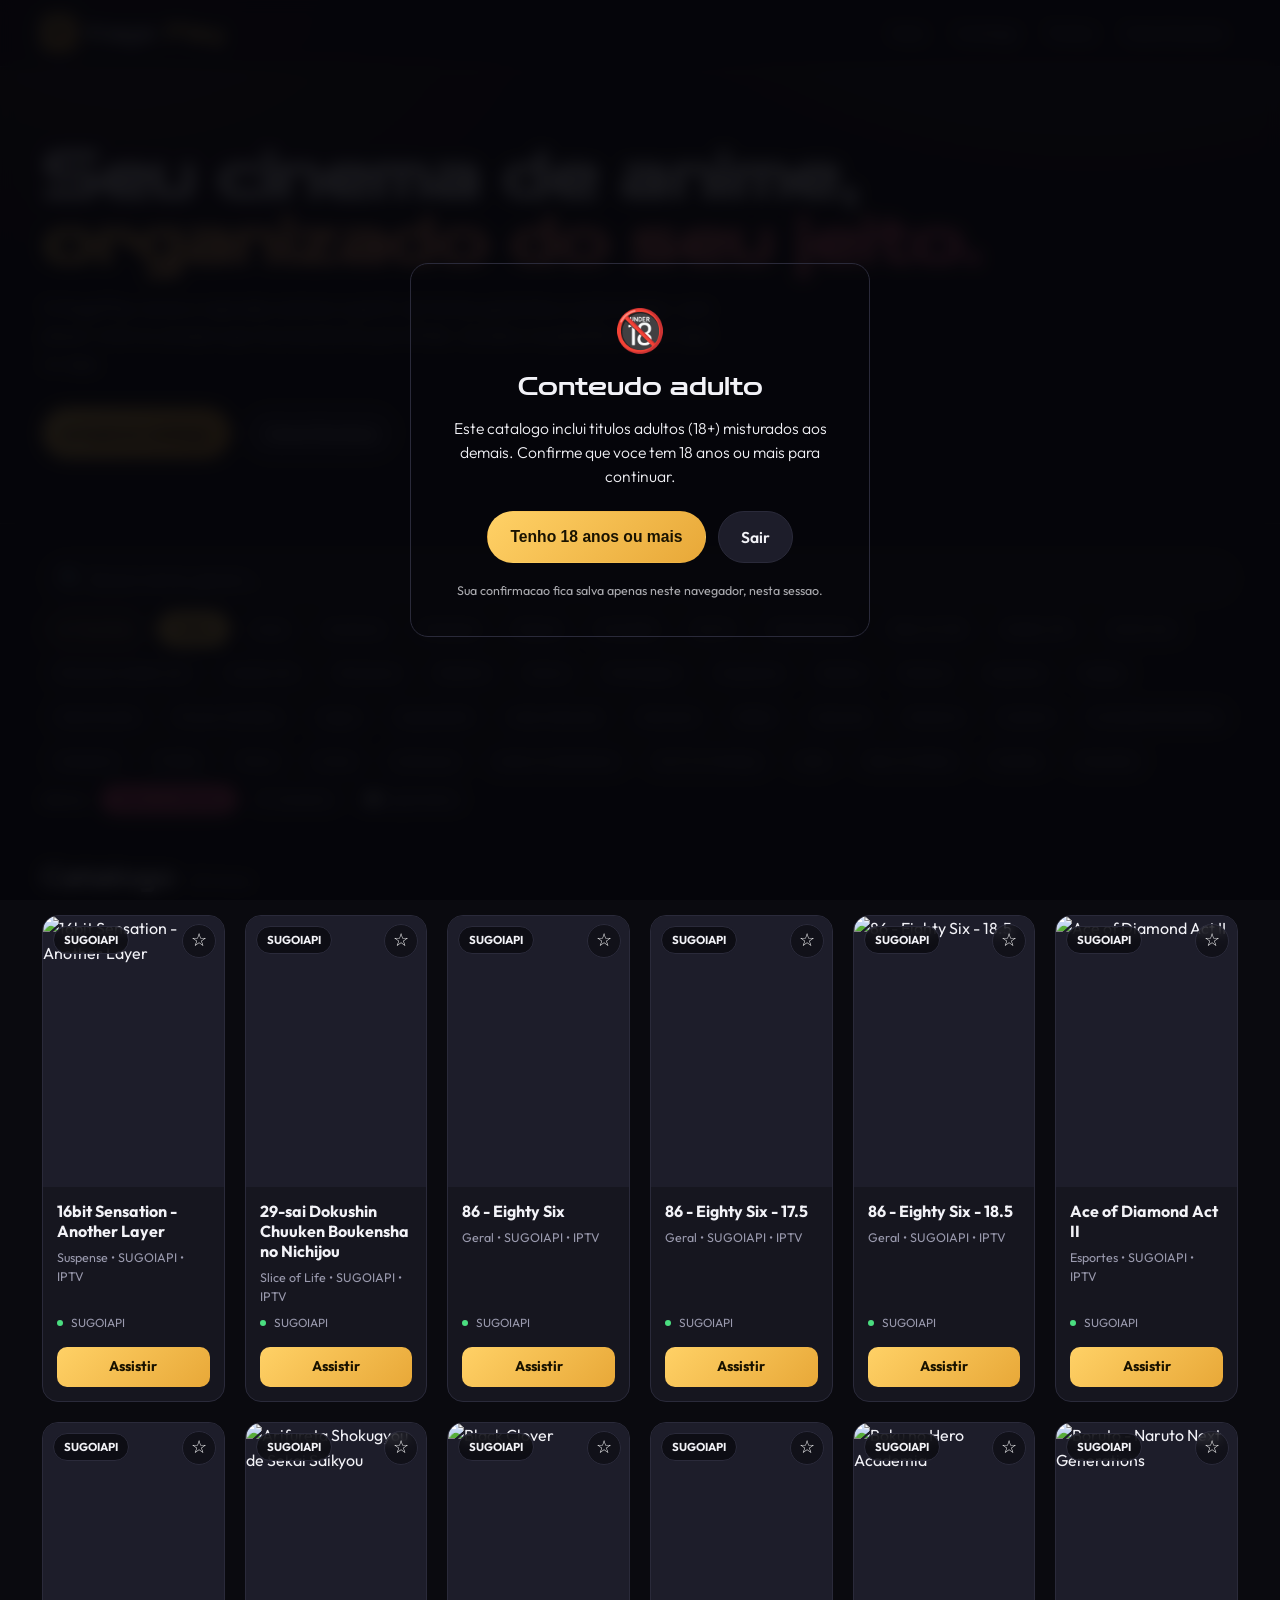
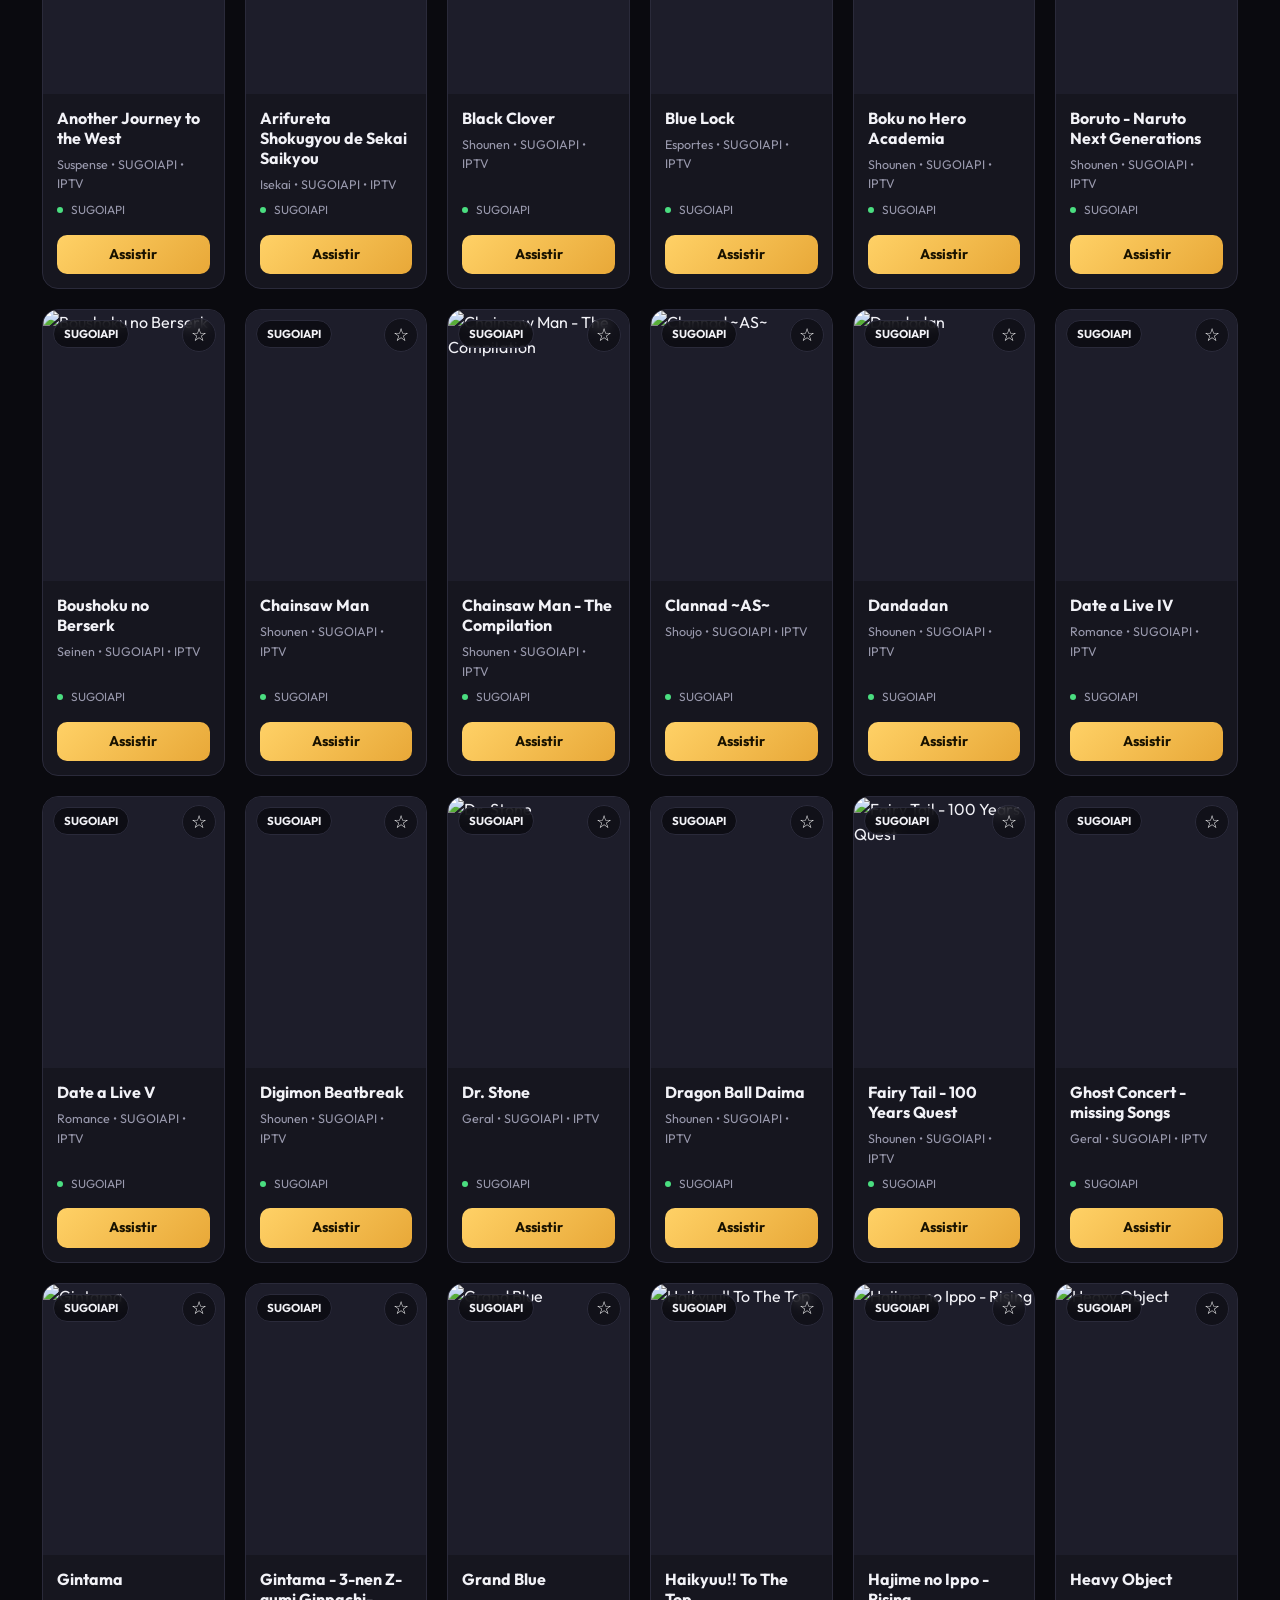
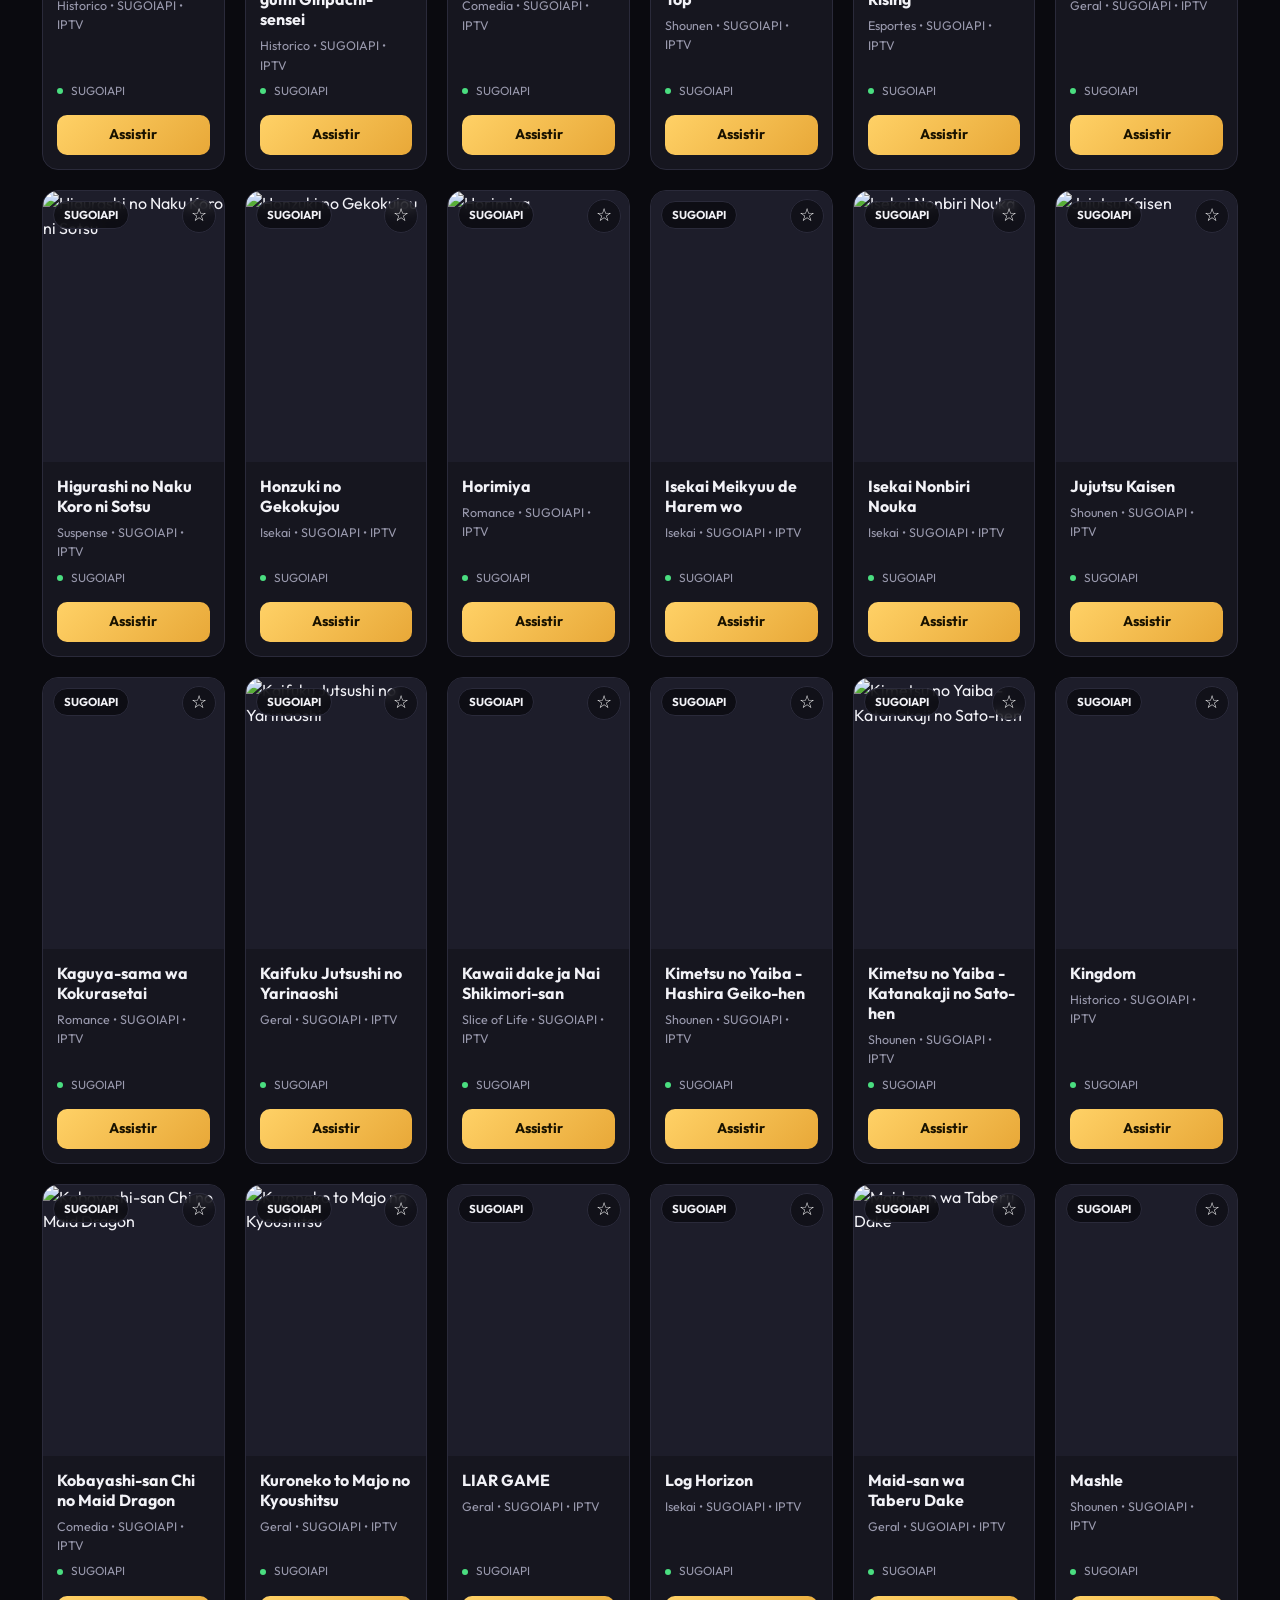
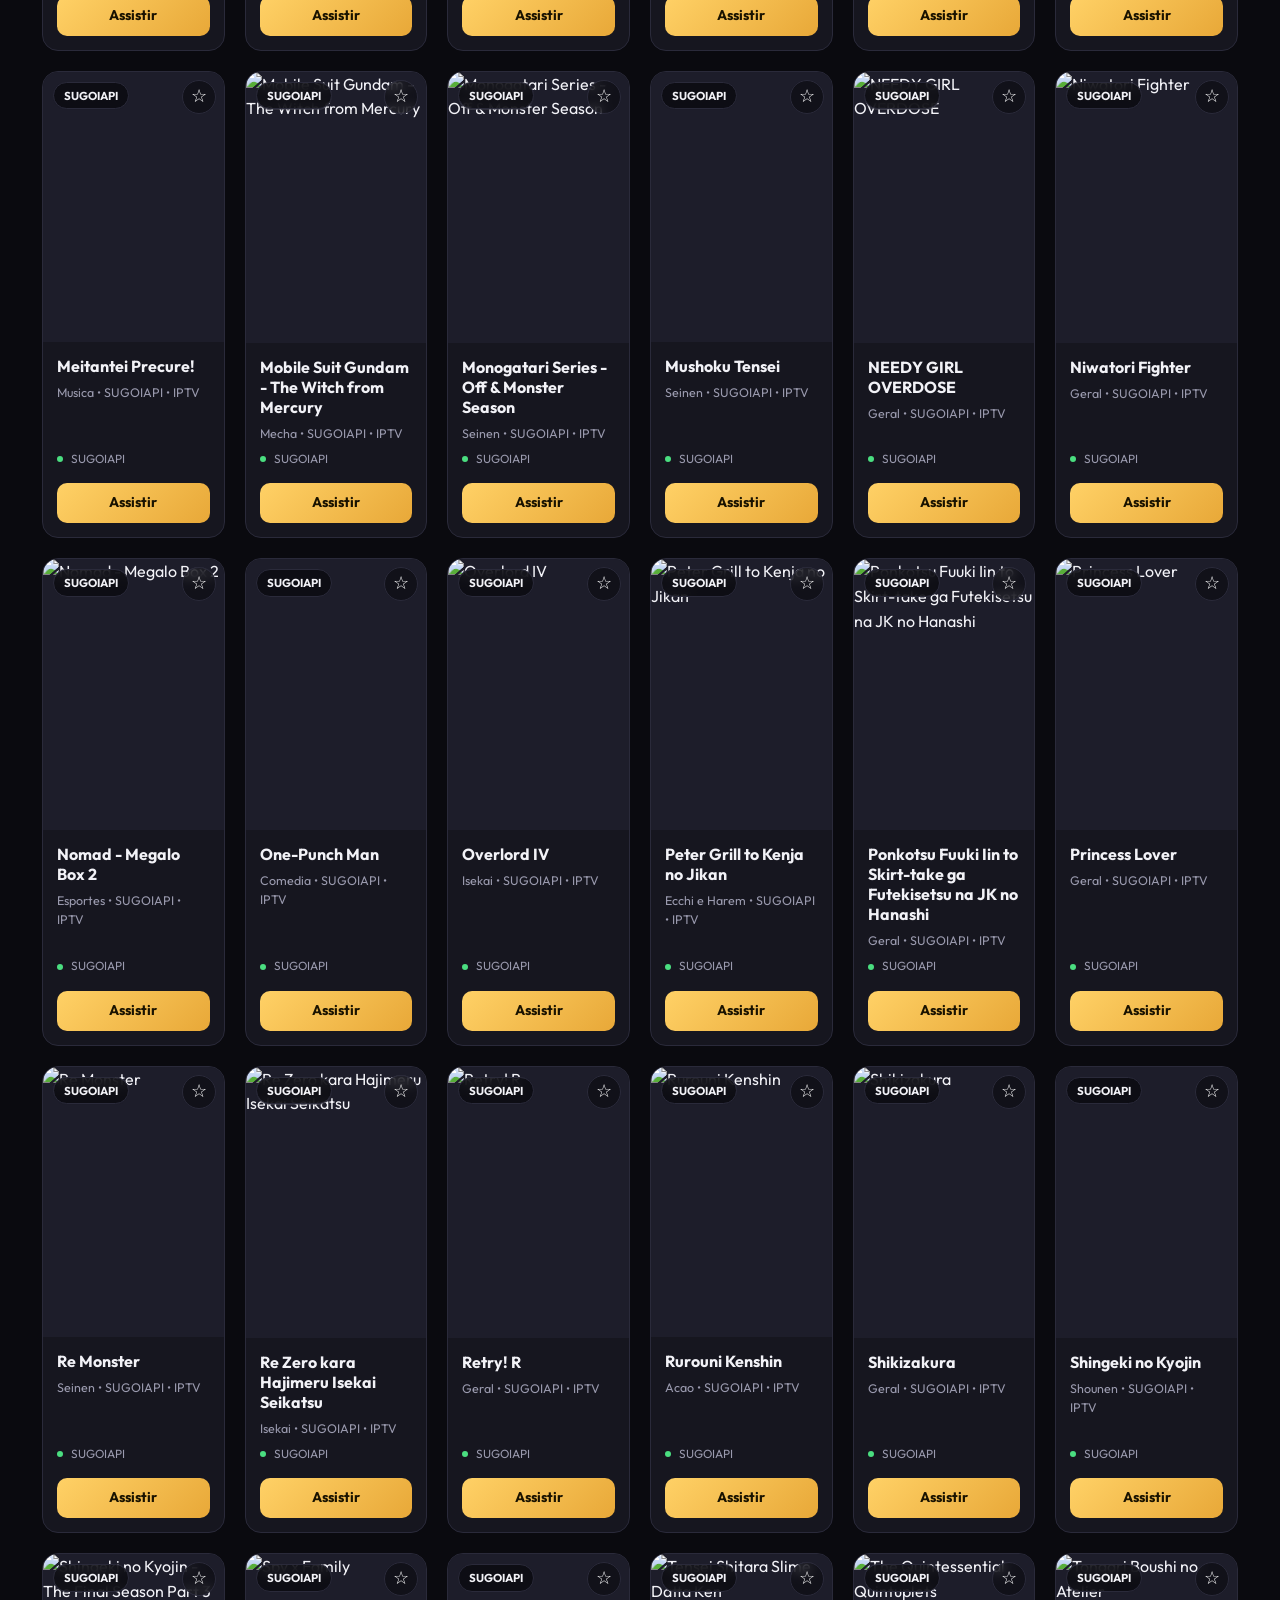
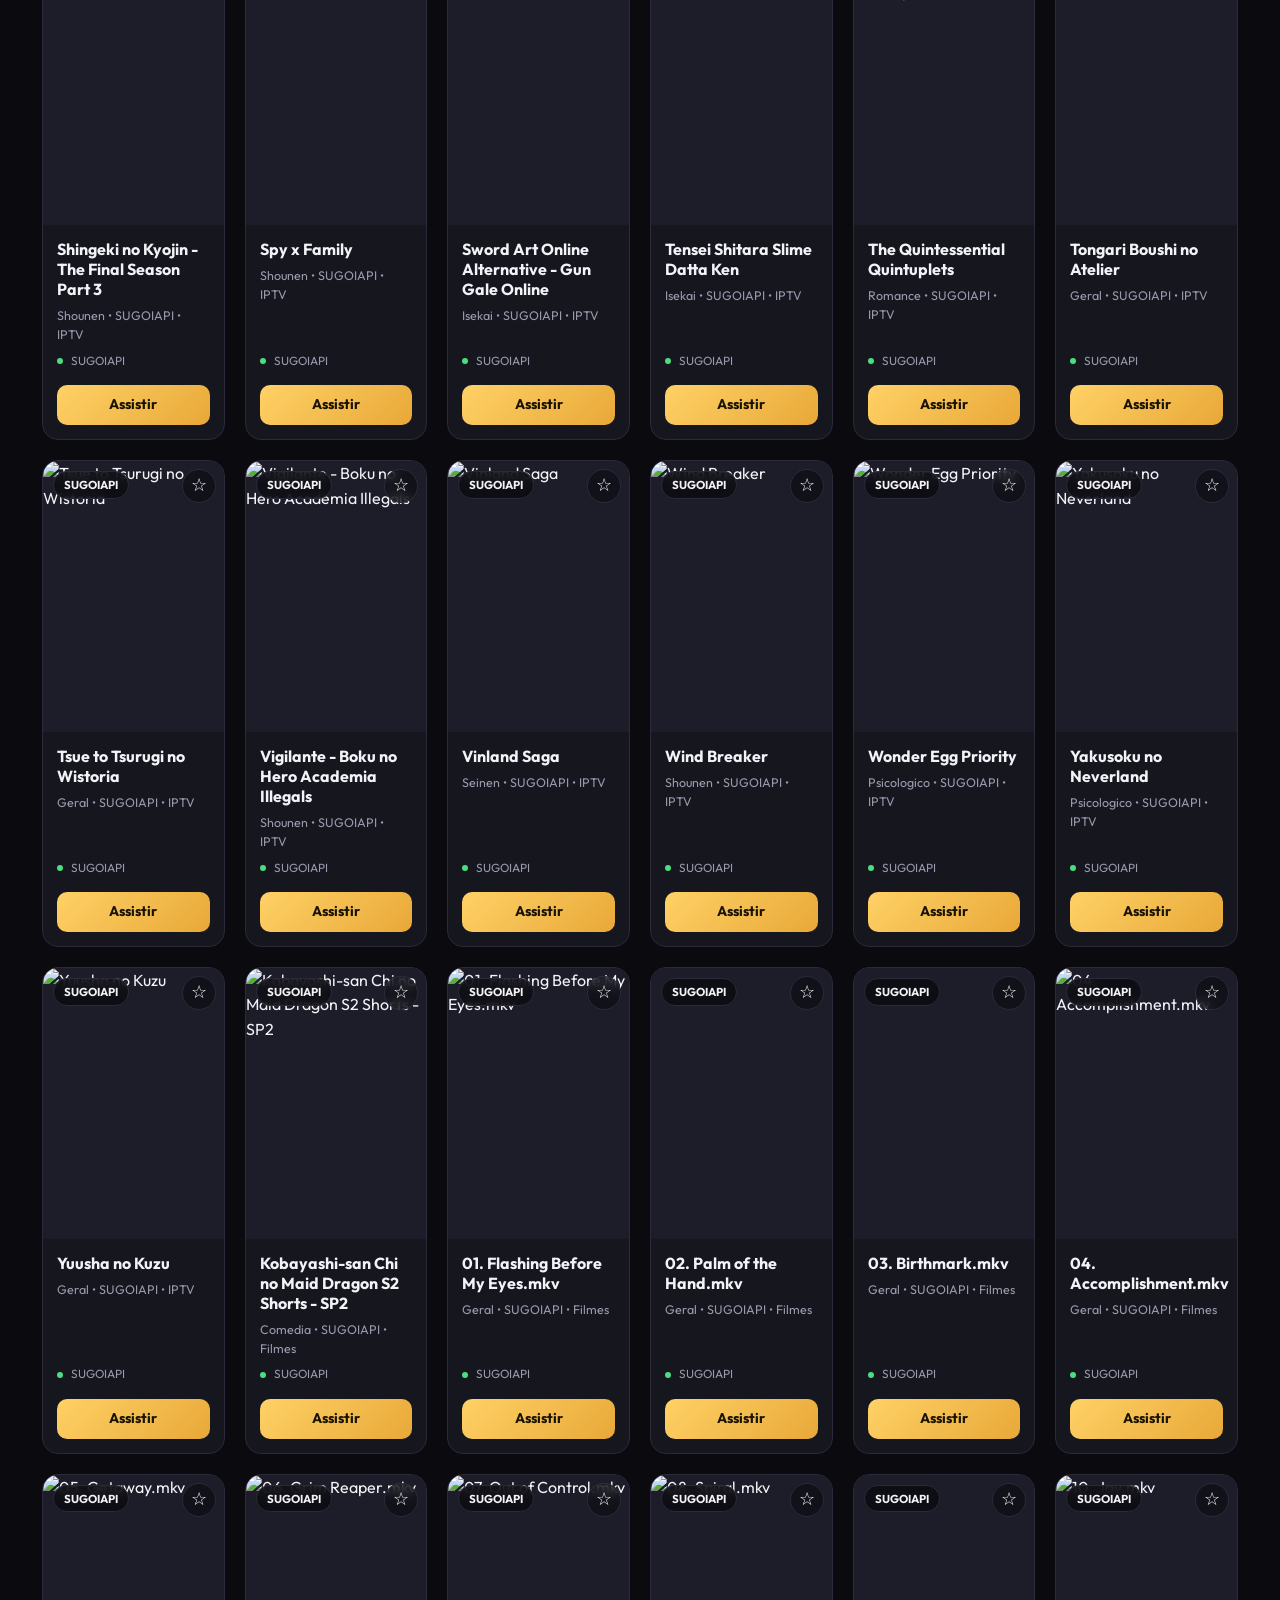
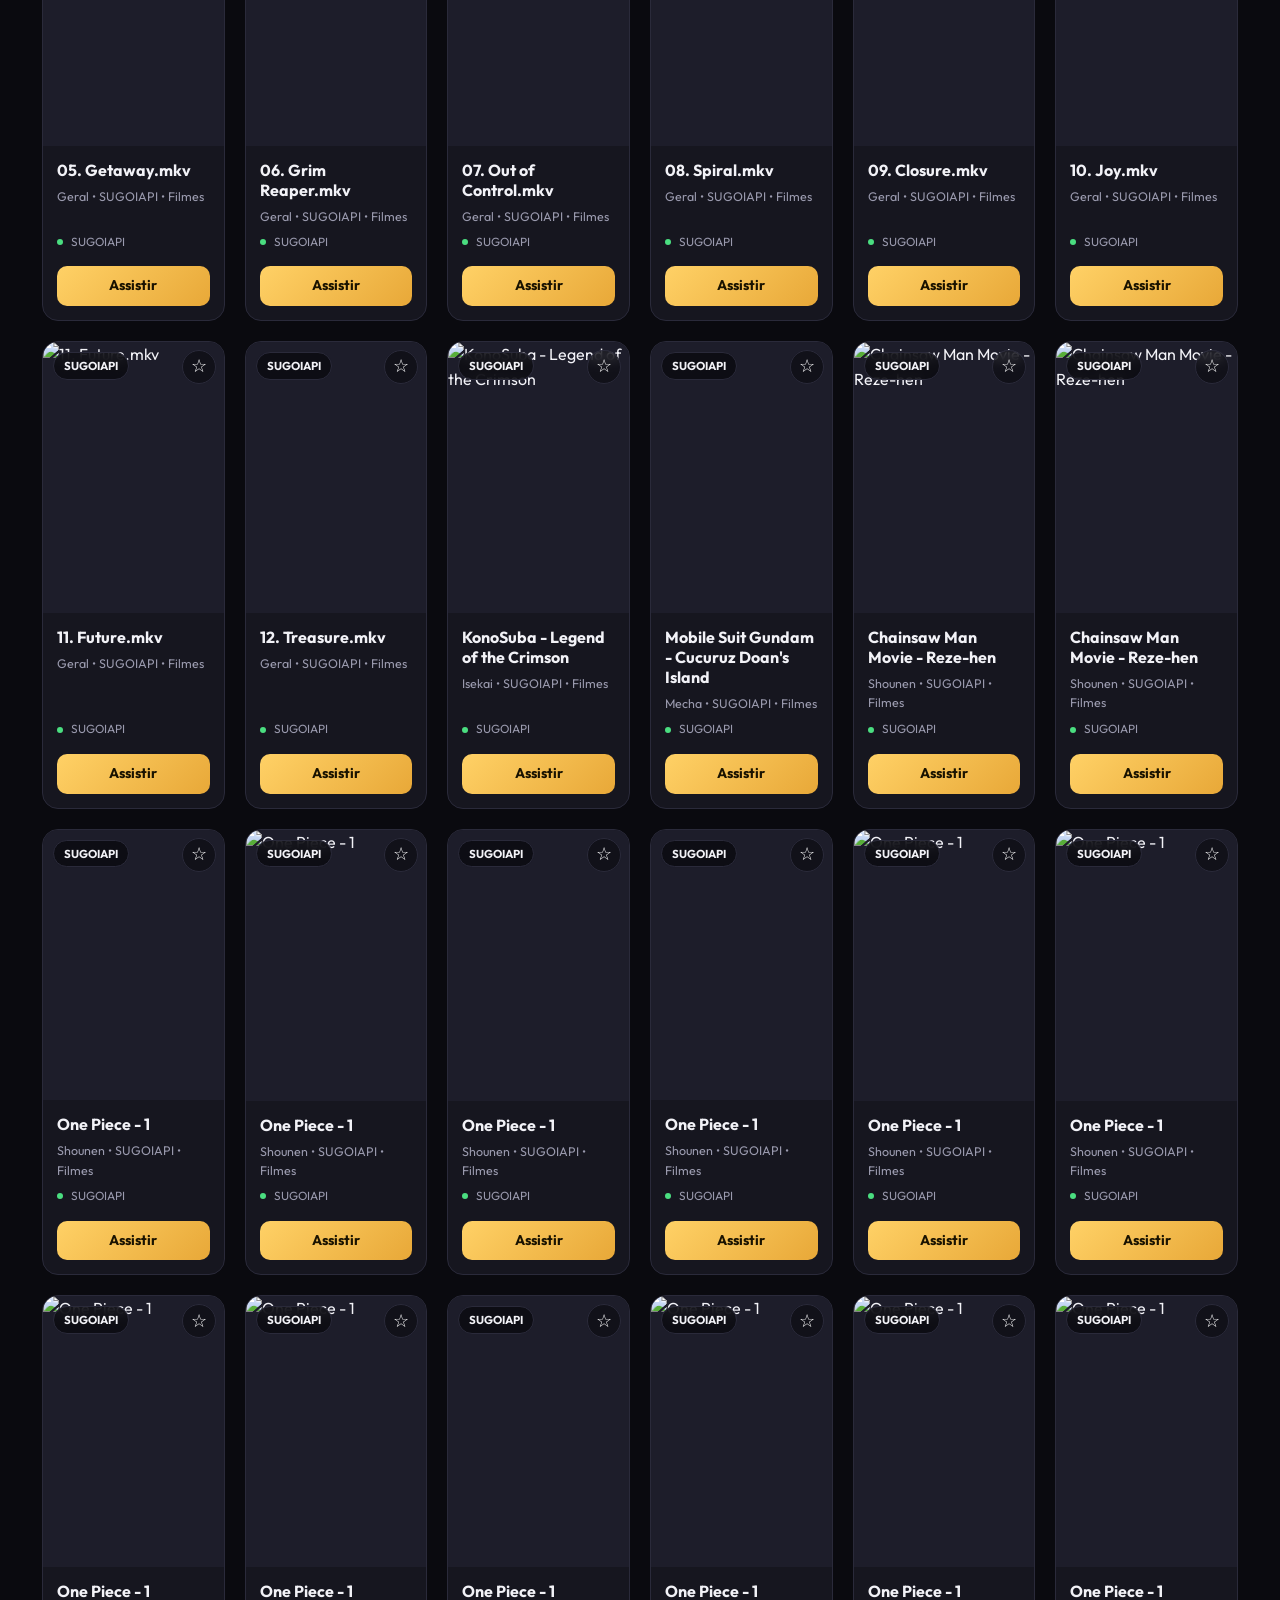
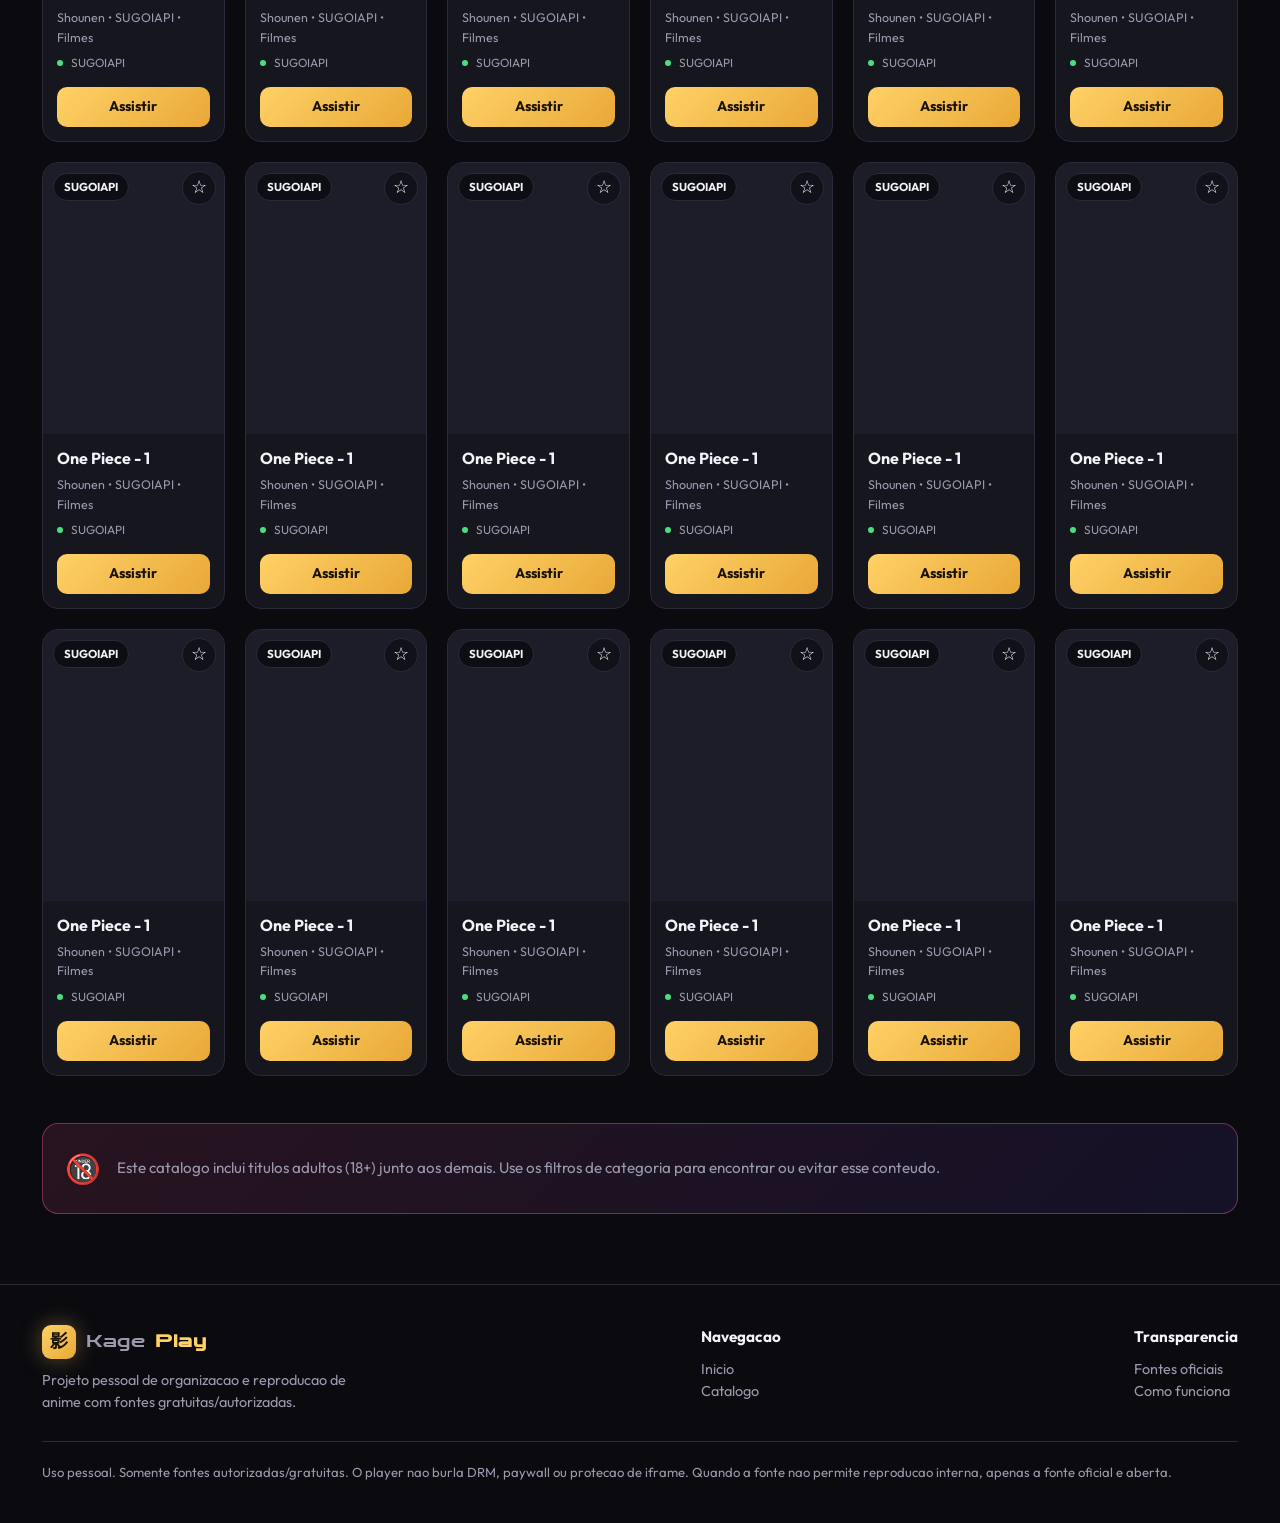
==== commit 594a77b5: "fix: version home catalog script" ====
--- a/index.html
+++ b/index.html
@@ -5,7 +5,10 @@
   <meta name="viewport" content="width=device-width, initial-scale=1.0">
   <title>KagePlay — App</title>
   <meta name="description" content="App tecnico do KagePlay: catalogo e player interno de animes a partir de fontes gratuitas/autorizadas.">
-  <link rel="stylesheet" href="./assets/css/style.css">
+  <meta http-equiv="Cache-Control" content="no-cache, no-store, must-revalidate">
+  <meta http-equiv="Pragma" content="no-cache">
+  <meta http-equiv="Expires" content="0">
+  <link rel="stylesheet" href="./assets/css/style.css?v=20260601-1">
 </head>
 <body>
 
@@ -113,7 +116,7 @@
     </div>
   </footer>
 
-  <script src="./assets/js/store.js"></script>
-  <script src="./assets/js/catalog.js"></script>
+  <script src="./assets/js/store.js?v=20260601-1"></script>
+  <script src="./assets/js/catalog.js?v=20260601-2"></script>
 </body>
 </html>
